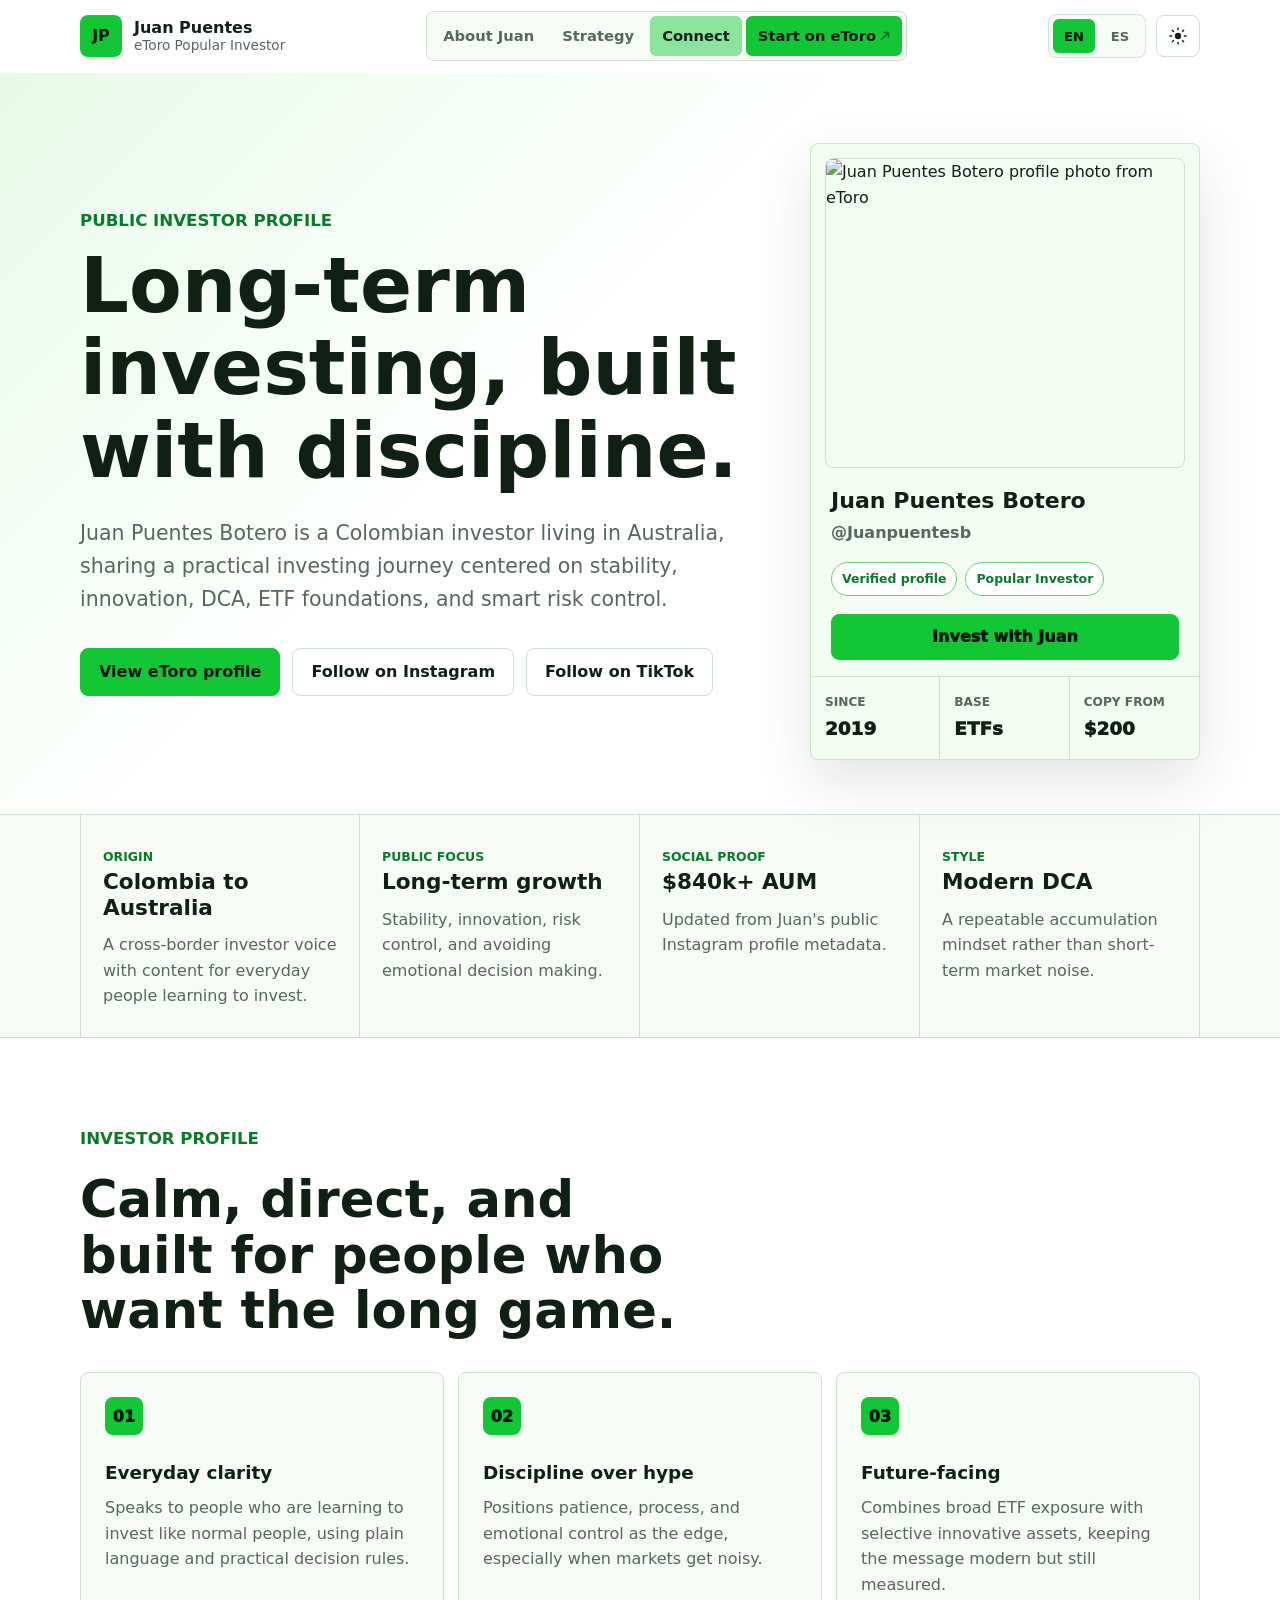
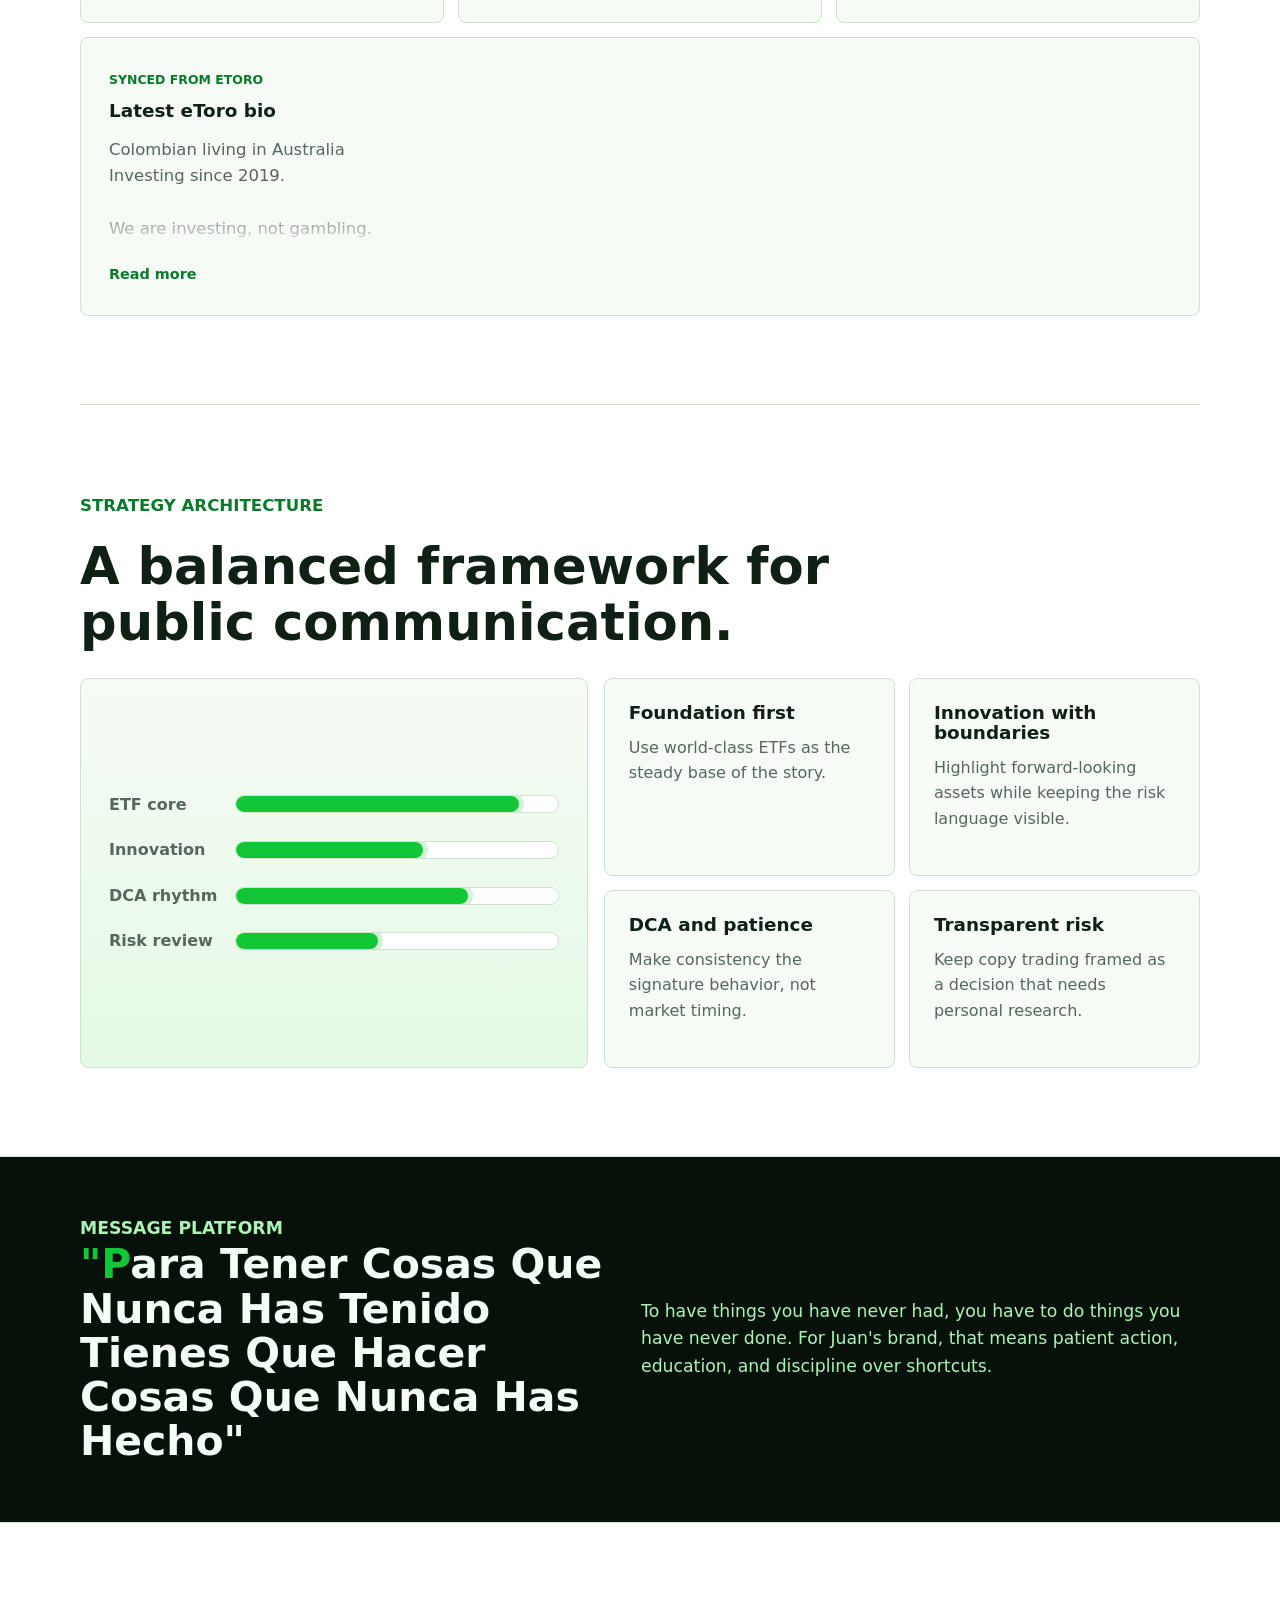
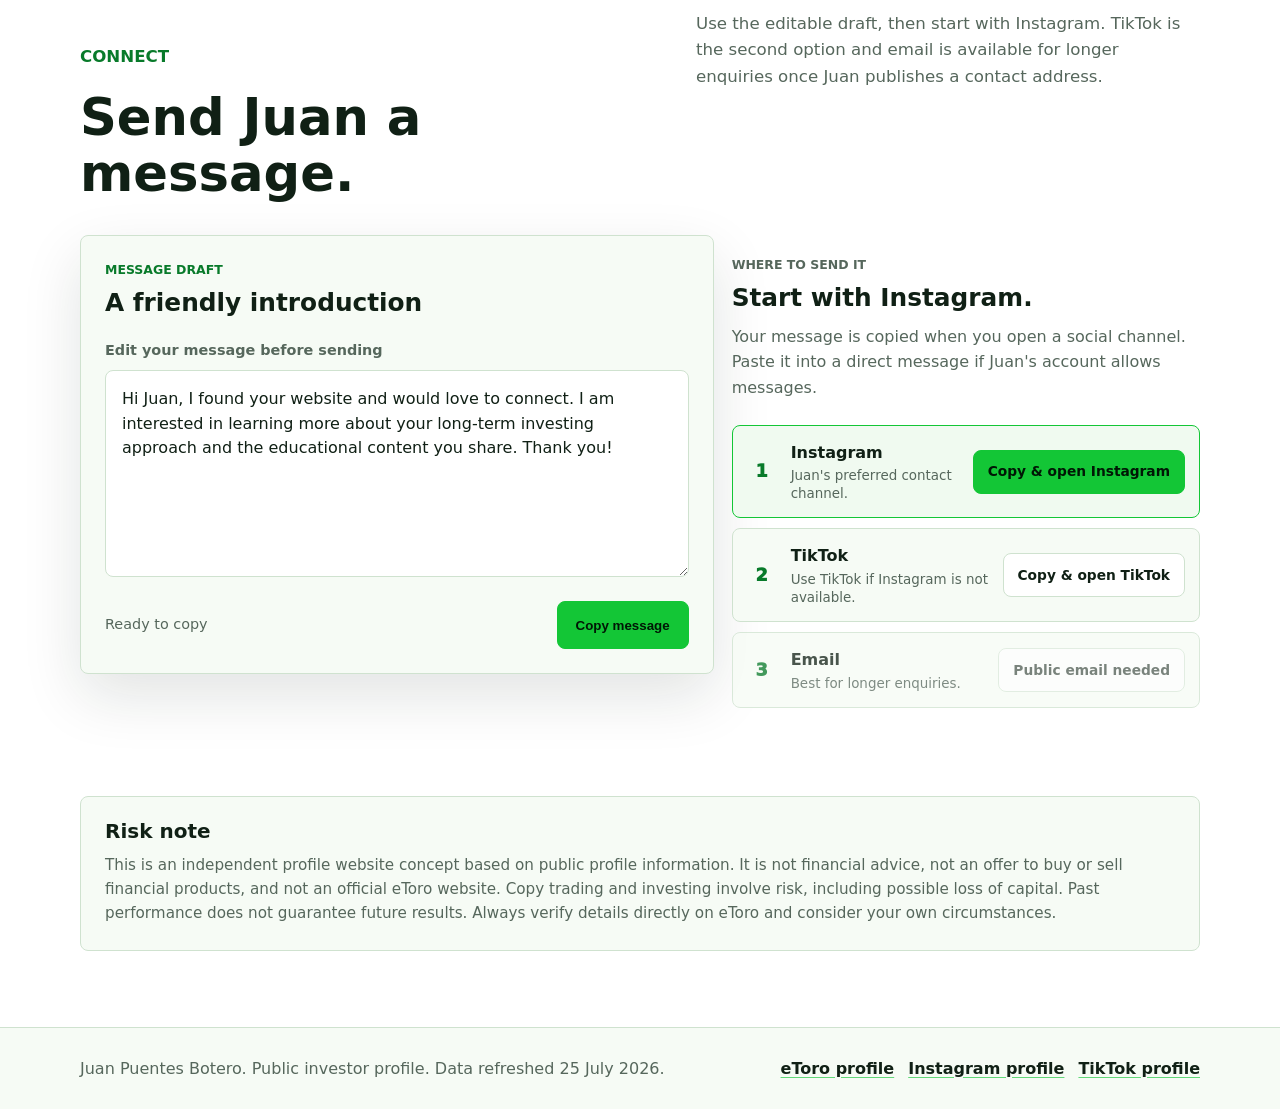
==== dev/index.html @ 733a1006 "Publish dev preview" ====
<!doctype html>
<html lang="en">
  <head>
    <meta charset="utf-8">
    <meta name="viewport" content="width=device-width, initial-scale=1">
    <meta name="color-scheme" content="light dark">
    <meta name="description" content="Juan Puentes Botero, a long-term investor based in Australia focused on ETF foundations, DCA, innovation, and smart risk control.">
    <meta name="theme-color" content="#f7fff5">
    <meta property="og:title" content="Juan Puentes | Long-Term Investor">
    <meta property="og:description" content="The official profile site for Juan Puentes Botero, a Colombian investor living in Australia with a disciplined long-term investing approach.">
    <meta property="og:type" content="website">
    <meta property="og:url" content="https://juanpuentesb.github.io/">
    <meta property="og:image" content="https://etoro-cdn.etorostatic.com/avatars/original/14513183/5.jpg">
    <meta name="twitter:card" content="summary_large_image">
    <meta name="twitter:title" content="Juan Puentes | Long-Term Investor">
    <meta name="twitter:description" content="Long-term investing, built with discipline.">
    <meta name="twitter:image" content="https://etoro-cdn.etorostatic.com/avatars/original/14513183/5.jpg">
    <title>Juan Puentes | Long-Term Investor</title>
    <link rel="canonical" href="https://juanpuentesb.github.io/">
    <link rel="icon" href="favicon.svg" type="image/svg+xml">
    <link rel="stylesheet" href="styles.css?v=20260725-contact-flow">
    <script defer src="script.js?v=20260725-contact-flow"></script>
    <script type="application/ld+json">
      {
        "@context": "https://schema.org",
        "@type": "Person",
        "name": "Juan Puentes Botero",
        "alternateName": "Juanpuentesb",
        "url": "https://juanpuentesb.github.io/",
        "sameAs": [
          "https://www.etoro.com/people/juanpuentesb",
          "https://www.instagram.com/juanpuentesb/",
          "https://www.tiktok.com/@juanpuentesb"
        ],
        "description": "Colombian investor living in Australia, investing since 2019 with a long-term, ETF-led approach."
      }
    </script>
  </head>
  <body>
    <a class="skip-link" href="#main" data-i18n="skipLink">Skip to content</a>

    <header class="site-header" data-elevated="false">
      <div class="header-inner">
        <a class="brand" href="#top" aria-label="Juan Puentes Botero home">
          <span class="brand-mark" aria-hidden="true">JP</span>
          <span>
            <span class="brand-name">Juan Puentes</span>
            <span class="brand-role" data-i18n="brandRole">eToro Popular Investor</span>
          </span>
        </a>

        <nav class="nav-links" aria-label="Primary navigation">
          <a href="#persona" data-i18n="navPersona">Persona</a>
          <a href="#strategy" data-i18n="navStrategy">Strategy</a>
          <a href="#connect" data-i18n="navConnect">Connect</a>
          <a
            class="nav-start"
            href="https://med.etoro.com/B22186_A126231_TClick_Sjuanpuentesb.aspx"
            target="_blank"
            rel="sponsored noopener noreferrer"
          ><span data-i18n="navStartEtoro">Start on eToro</span><svg class="nav-external" viewBox="0 0 10 10" width="10" height="10" fill="none" stroke="currentColor" stroke-width="1.5" stroke-linecap="round" stroke-linejoin="round" aria-hidden="true"><path d="M1.5 8.5l7-7M4 1.5h4.5v4.5"/></svg></a>
        </nav>

        <div class="header-actions">
          <div class="language-toggle" role="group" aria-label="Language">
            <button class="language-option" type="button" data-language="en" aria-pressed="true">EN</button>
            <button class="language-option" type="button" data-language="es" aria-pressed="false">ES</button>
          </div>

          <button class="theme-toggle" type="button" aria-pressed="false" aria-label="Switch to dark theme">
            <span class="theme-toggle-icon" aria-hidden="true">
              <svg class="icon-sun" viewBox="0 0 20 20" width="18" height="18" fill="none" stroke="currentColor" stroke-width="1.5" stroke-linecap="round"><circle cx="10" cy="10" r="3.5" fill="currentColor" stroke="none"/><line x1="10" y1="1" x2="10" y2="3"/><line x1="10" y1="17" x2="10" y2="19"/><line x1="1" y1="10" x2="3" y2="10"/><line x1="17" y1="10" x2="19" y2="10"/><line x1="3.64" y1="3.64" x2="5.05" y2="5.05"/><line x1="14.95" y1="14.95" x2="16.36" y2="16.36"/><line x1="3.64" y1="16.36" x2="5.05" y2="14.95"/><line x1="14.95" y1="5.05" x2="16.36" y2="3.64"/></svg>
              <svg class="icon-moon" viewBox="0 0 20 20" width="18" height="18" fill="currentColor"><path d="M17.293 13.293A8 8 0 016.707 2.707a8.001 8.001 0 1010.586 10.586z"/></svg>
            </span>
          </button>
        </div>
      </div>
    </header>

    <main id="main">
      <section class="hero" id="top" aria-labelledby="hero-title">
        <div class="hero-inner">
          <div class="hero-copy">
            <p class="eyebrow" data-i18n="heroEyebrow">Public investor profile</p>
            <h1 id="hero-title" data-i18n="heroTitle">Long-term investing, built with discipline.</h1>
            <p class="hero-lede" data-i18n="heroLede">
              Juan Puentes Botero is a Colombian investor living in Australia, sharing a practical
              investing journey centered on stability, innovation, DCA, ETF foundations, and smart
              risk control.
            </p>

            <nav class="hero-actions" aria-label="Profile links">
              <a class="button button-primary" href="https://www.etoro.com/people/juanpuentesb" target="_blank" rel="noopener noreferrer">
                <span data-i18n="viewEtoro">View eToro profile</span>
              </a>
              <a class="button button-secondary" href="https://www.instagram.com/juanpuentesb/" target="_blank" rel="noopener noreferrer">
                <span data-i18n="followInstagram">Follow on Instagram</span>
              </a>
              <a class="button button-secondary" href="https://www.tiktok.com/@juanpuentesb" target="_blank" rel="noopener noreferrer">
                <span data-i18n="followTiktok">Follow on TikTok</span>
              </a>
            </nav>
          </div>

          <aside class="profile-panel" aria-label="Juan Puentes profile summary">
            <div class="profile-portrait-wrap">
              <img
                class="profile-portrait"
                data-profile-image="avatar"
                src="https://etoro-cdn.etorostatic.com/avatars/original/14513183/5.jpg"
                alt="Juan Puentes Botero profile photo from eToro"
                width="310"
                height="310"
              >
            </div>
            <div class="profile-content">
              <p class="profile-label">Juan Puentes Botero</p>
              <p class="profile-handle">@Juanpuentesb</p>
              <ul class="verification-row" aria-label="Public profile badges">
                <li data-i18n="verifiedProfile">Verified profile</li>
                <li data-i18n="popularInvestor">Popular Investor</li>
              </ul>
              <a
                class="profile-cta"
                href="https://med.etoro.com/B22186_A126231_TClick_Sjuanpuentesb.aspx"
                target="_blank"
                rel="sponsored noopener noreferrer"
                data-i18n="profileStartInvesting"
              >Invest with Juan</a>
            </div>
            <dl class="quick-stats">
              <div>
                <dt data-i18n="statSince">Since</dt>
                <dd data-profile="investingSince">2019</dd>
              </div>
              <div>
                <dt data-i18n="statBase">Base</dt>
                <dd>ETFs</dd>
              </div>
              <div>
                <dt data-i18n="statCopyFrom">Copy from</dt>
                <dd data-profile="copyMinimum">$200</dd>
              </div>
            </dl>
          </aside>
        </div>
      </section>

      <section class="snapshot-band" aria-label="Public profile snapshot">
        <div class="snapshot-grid">
          <article>
            <span class="stat-kicker" data-i18n="snapshotOrigin">Origin</span>
            <strong data-i18n="snapshotOriginTitle">Colombia to Australia</strong>
            <p data-i18n="snapshotOriginText">A cross-border investor voice with content for everyday people learning to invest.</p>
          </article>
          <article>
            <span class="stat-kicker" data-i18n="snapshotFocus">Public focus</span>
            <strong data-i18n="snapshotFocusTitle">Long-term growth</strong>
            <p data-i18n="snapshotFocusText">Stability, innovation, risk control, and avoiding emotional decision making.</p>
          </article>
          <article>
            <span class="stat-kicker" data-i18n="snapshotProof">Social proof</span>
            <strong data-profile="aumDisplay">$685k+ AUM</strong>
            <p data-i18n="snapshotProofText" data-profile="socialProofDetail">Listed in Juan's Instagram bio at the time this site was drafted.</p>
          </article>
          <article>
            <span class="stat-kicker" data-i18n="snapshotStyle">Style</span>
            <strong data-i18n="snapshotStyleTitle">Modern DCA</strong>
            <p data-i18n="snapshotStyleText">A repeatable accumulation mindset rather than short-term market noise.</p>
          </article>
        </div>
      </section>

      <section class="section" id="persona" aria-labelledby="persona-title">
        <div class="section-header">
          <p class="eyebrow" data-i18n="personaEyebrow">Investor persona</p>
          <h2 id="persona-title" data-i18n="personaTitle">Calm, direct, and built for people who want the long game.</h2>
        </div>

        <div class="persona-layout">
          <article class="persona-card">
            <span class="card-number">01</span>
            <h3 data-i18n="personaCardOneTitle">Everyday clarity</h3>
            <p data-i18n="personaCardOneText">
              Speaks to people who are learning to invest like normal people, using plain language
              and practical decision rules.
            </p>
          </article>
          <article class="persona-card">
            <span class="card-number">02</span>
            <h3 data-i18n="personaCardTwoTitle">Discipline over hype</h3>
            <p data-i18n="personaCardTwoText">
              Positions patience, process, and emotional control as the edge, especially when markets
              get noisy.
            </p>
          </article>
          <article class="persona-card">
            <span class="card-number">03</span>
            <h3 data-i18n="personaCardThreeTitle">Future-facing</h3>
            <p data-i18n="personaCardThreeText">
              Combines broad ETF exposure with selective innovative assets, keeping the message modern
              but still measured.
            </p>
          </article>
        </div>

        <article class="full-bio-card" aria-labelledby="etoro-bio-title">
          <span class="stat-kicker" data-i18n="etoroBioSource">Synced from eToro</span>
          <h3 id="etoro-bio-title" data-i18n="etoroBioTitle">Latest eToro bio</h3>
          <div class="full-bio-body">
            <p class="full-bio-text" data-i18n="etoroBioLoading" data-profile="etoroFullBio" lang="en">
              Latest public eToro bio loads from refreshed profile data.
            </p>
            <div class="full-bio-fade" aria-hidden="true"></div>
          </div>
          <button class="full-bio-toggle" type="button" data-bio-toggle data-i18n="bioReadMore">Read more</button>
        </article>
      </section>

      <section class="section strategy-section" id="strategy" aria-labelledby="strategy-title">
        <div class="section-header compact">
          <p class="eyebrow" data-i18n="strategyEyebrow">Strategy architecture</p>
          <h2 id="strategy-title" data-i18n="strategyTitle">A balanced framework for public communication.</h2>
        </div>

        <div class="strategy-layout">
          <div class="strategy-visual" role="img" aria-label="Investment framework with ETF core, innovation satellite, DCA rhythm, and risk review">
            <div class="allocation-row">
              <span data-i18n="allocationEtf">ETF core</span>
              <span class="allocation-bar allocation-bar-long"></span>
            </div>
            <div class="allocation-row">
              <span data-i18n="allocationInnovation">Innovation</span>
              <span class="allocation-bar allocation-bar-medium"></span>
            </div>
            <div class="allocation-row">
              <span data-i18n="allocationDca">DCA rhythm</span>
              <span class="allocation-bar allocation-bar-steady"></span>
            </div>
            <div class="allocation-row">
              <span data-i18n="allocationRisk">Risk review</span>
              <span class="allocation-bar allocation-bar-short"></span>
            </div>
          </div>

          <div class="strategy-list">
            <article>
              <h3 data-i18n="strategyCardOneTitle">Foundation first</h3>
              <p data-i18n="strategyCardOneText">Use world-class ETFs as the steady base of the story.</p>
            </article>
            <article>
              <h3 data-i18n="strategyCardTwoTitle">Innovation with boundaries</h3>
              <p data-i18n="strategyCardTwoText">Highlight forward-looking assets while keeping the risk language visible.</p>
            </article>
            <article>
              <h3 data-i18n="strategyCardThreeTitle">DCA and patience</h3>
              <p data-i18n="strategyCardThreeText">Make consistency the signature behavior, not market timing.</p>
            </article>
            <article>
              <h3 data-i18n="strategyCardFourTitle">Transparent risk</h3>
              <p data-i18n="strategyCardFourText">Keep copy trading framed as a decision that needs personal research.</p>
            </article>
          </div>
        </div>
      </section>

      <section class="quote-band" aria-labelledby="message-title">
        <div>
          <p class="eyebrow" data-i18n="quoteEyebrow">Message platform</p>
          <h2 id="message-title">"Para Tener Cosas Que Nunca Has Tenido Tienes Que Hacer Cosas Que Nunca Has Hecho"</h2>
        </div>
        <p data-i18n="quoteText">
          A premium site for Juan should sound measured: long-term, educational, transparent, and
          community-minded. The content should invite people to connect, learn, and verify the data
          directly on the platforms where he publishes.
        </p>
      </section>

      <section class="section" id="connect" aria-labelledby="connect-title">
        <div class="section-header">
          <p class="eyebrow" data-i18n="connectEyebrow">Connect</p>
          <h2 id="connect-title" data-i18n="connectTitle">Send Juan a message.</h2>
          <p data-i18n="connectIntro">
            Use the editable draft, then start with Instagram. TikTok is the second option and email
            is available for longer enquiries once Juan publishes a contact address.
          </p>
        </div>

        <div class="contact-layout">
          <div class="message-composer">
            <p class="eyebrow" data-i18n="messageDraftEyebrow">Message draft</p>
            <h3 data-i18n="messageDraftTitle">A friendly introduction</h3>
            <label for="contact-message" data-i18n="messageDraftLabel">Edit your message before sending</label>
            <textarea id="contact-message" class="contact-message" rows="7" data-contact-message></textarea>
            <div class="composer-footer">
              <span class="copy-status" role="status" aria-live="polite" data-copy-status data-i18n="copyReady">
                Ready to copy
              </span>
              <button class="button button-primary contact-copy" type="button" data-copy-message data-i18n="copyMessage">
                Copy message
              </button>
            </div>
          </div>

          <div class="contact-channels">
            <p class="eyebrow" data-i18n="contactChannelsEyebrow">Where to send it</p>
            <h3 data-i18n="contactChannelsTitle">Start with Instagram.</h3>
            <p data-i18n="contactChannelsText">
              Your message is copied when you open a social channel. Paste it into a direct message
              if Juan's account allows messages.
            </p>
            <ol class="channel-list">
              <li class="channel-item channel-primary">
                <span class="channel-rank" aria-hidden="true">1</span>
                <span class="channel-copy">
                  <strong>Instagram</strong>
                  <span data-i18n="contactInstagramText">Juan's preferred contact channel.</span>
                </span>
                <a
                  class="button button-primary channel-link"
                  href="https://www.instagram.com/juanpuentesb/"
                  target="_blank"
                  rel="noopener noreferrer"
                  data-copy-before-open
                  data-i18n="openInstagram"
                >Copy &amp; open Instagram</a>
              </li>
              <li class="channel-item">
                <span class="channel-rank" aria-hidden="true">2</span>
                <span class="channel-copy">
                  <strong>TikTok</strong>
                  <span data-i18n="contactTiktokText">Use TikTok if Instagram is not available.</span>
                </span>
                <a
                  class="button button-secondary channel-link"
                  href="https://www.tiktok.com/@juanpuentesb"
                  target="_blank"
                  rel="noopener noreferrer"
                  data-copy-before-open
                  data-i18n="openTiktok"
                >Copy &amp; open TikTok</a>
              </li>
              <li class="channel-item is-disabled">
                <span class="channel-rank" aria-hidden="true">3</span>
                <span class="channel-copy">
                  <strong data-i18n="contactEmailTitle">Email</strong>
                  <span data-i18n="contactEmailText">Best for longer enquiries.</span>
                </span>
                <a
                  class="button button-secondary channel-link"
                  data-email-link
                  data-contact-email=""
                  aria-disabled="true"
                  data-i18n="emailPending"
                >Public email needed</a>
              </li>
            </ol>
          </div>
        </div>
      </section>

      <section class="disclaimer" aria-labelledby="risk-title">
        <h2 id="risk-title" data-i18n="riskTitle">Risk note</h2>
        <p data-i18n="riskText">
          This is an independent profile website concept based on public profile information. It is
          not financial advice, not an offer to buy or sell financial products, and not an official
          eToro website. Copy trading and investing involve risk, including possible loss of capital.
          Past performance does not guarantee future results. Always verify details directly on eToro
          and consider your own circumstances.
        </p>
      </section>
    </main>

    <footer class="site-footer">
      <p>
        <span data-i18n="footerText">Juan Puentes Botero. Public investor profile.</span>
        <span data-i18n="footerDataText">Data refreshed</span>
        <span data-profile="lastUpdated">May 2026</span>.
      </p>
      <ul aria-label="Source links">
        <li><a href="https://www.etoro.com/people/juanpuentesb" target="_blank" rel="noopener noreferrer" data-i18n="footerEtoro">eToro profile</a></li>
        <li><a href="https://www.instagram.com/juanpuentesb/" target="_blank" rel="noopener noreferrer" data-i18n="footerInstagram">Instagram profile</a></li>
        <li><a href="https://www.tiktok.com/@juanpuentesb" target="_blank" rel="noopener noreferrer" data-i18n="footerTiktok">TikTok profile</a></li>
      </ul>
    </footer>
  </body>
</html>
---- dev/styles.css ----
:root {
  color-scheme: light;
  --green: #13c636;
  --green-deep: #087a2a;
  --green-soft: #ddf8df;
  --green-glow: rgba(19, 198, 54, 0.2);
  --ink: #102015;
  --muted: #56675c;
  --surface: #ffffff;
  --surface-raised: #f6fbf5;
  --surface-strong: #eaf7e8;
  --line: #cfe2cf;
  --shadow: 0 22px 60px rgba(16, 32, 21, 0.12);
  --radius: 8px;
  --container: min(1120px, calc(100% - 32px));
  font-family: Inter, ui-sans-serif, system-ui, -apple-system, BlinkMacSystemFont, "Segoe UI", sans-serif;
}

:root[data-theme="dark"] {
  color-scheme: dark;
  --green: #52df68;
  --green-deep: #8cf0a0;
  --green-soft: #123c1b;
  --green-glow: rgba(82, 223, 104, 0.18);
  --ink: #edf8ef;
  --muted: #b9c8bb;
  --surface: #08120b;
  --surface-raised: #101c13;
  --surface-strong: #152619;
  --line: #28432e;
  --shadow: 0 24px 70px rgba(0, 0, 0, 0.38);
}

* {
  box-sizing: border-box;
}

html {
  scroll-behavior: smooth;
}

@media (prefers-reduced-motion: reduce) {
  html {
    scroll-behavior: auto;
  }

  *,
  *::before,
  *::after {
    animation-duration: 0.01ms !important;
    animation-iteration-count: 1 !important;
    scroll-behavior: auto !important;
    transition-duration: 0.01ms !important;
  }
}

body {
  margin: 0;
  background: var(--surface);
  color: var(--ink);
  font-size: 16px;
  line-height: 1.6;
}

body::before {
  position: fixed;
  inset: 0;
  z-index: -1;
  pointer-events: none;
  content: "";
  background:
    linear-gradient(90deg, rgba(19, 198, 54, 0.07) 1px, transparent 1px),
    linear-gradient(180deg, rgba(19, 198, 54, 0.05) 1px, transparent 1px);
  background-size: 48px 48px;
  mask-image: linear-gradient(to bottom, black, transparent 70%);
}

a {
  color: inherit;
  text-decoration-color: color-mix(in srgb, var(--green) 65%, transparent);
  text-underline-offset: 0.2em;
}

a:hover {
  color: var(--green-deep);
}

img {
  display: block;
  max-width: 100%;
}

:focus-visible {
  outline: 3px solid var(--green);
  outline-offset: 4px;
}

.skip-link {
  position: absolute;
  top: 12px;
  left: 12px;
  z-index: 10;
  transform: translateY(-150%);
  border-radius: var(--radius);
  background: var(--ink);
  color: var(--surface);
  padding: 10px 14px;
  font-weight: 800;
}

.skip-link:focus {
  transform: translateY(0);
}

.site-header {
  position: sticky;
  top: 0;
  z-index: 5;
  border-bottom: 1px solid transparent;
  background: color-mix(in srgb, var(--surface) 90%, transparent);
  backdrop-filter: blur(14px);
}

.site-header[data-elevated="true"] {
  border-color: var(--line);
  box-shadow: 0 10px 28px rgba(16, 32, 21, 0.08);
}

.header-inner {
  width: var(--container);
  min-height: 72px;
  margin: 0 auto;
  display: flex;
  align-items: center;
  justify-content: space-between;
  gap: 18px;
}

.brand {
  display: inline-flex;
  align-items: center;
  gap: 12px;
  min-width: 0;
  text-decoration: none;
}

.brand-mark {
  display: grid;
  width: 42px;
  height: 42px;
  place-items: center;
  border-radius: var(--radius);
  background: var(--green);
  color: #001705;
  font-weight: 900;
}

.brand-name,
.brand-role {
  display: block;
}

.brand-name {
  font-weight: 900;
  line-height: 1.2;
}

.brand-role {
  color: var(--muted);
  font-size: 0.85rem;
  line-height: 1.25;
}

.nav-links {
  display: flex;
  align-items: center;
  gap: 4px;
  border: 1px solid var(--line);
  border-radius: var(--radius);
  background: var(--surface-raised);
  padding: 4px;
}

.nav-links a {
  border-radius: 6px;
  padding: 8px 12px;
  color: var(--muted);
  font-size: 0.92rem;
  font-weight: 750;
  text-decoration: none;
}

.nav-links a:hover {
  background: var(--green-soft);
  color: var(--ink);
}

.nav-links a[aria-current="page"] {
  background: color-mix(in srgb, var(--green) 40%, var(--green-soft));
  color: var(--ink);
}

.nav-links .nav-start {
  display: inline-flex;
  align-items: center;
  gap: 4px;
  font-weight: 900;
  background: var(--green);
  color: #001705;
}

.nav-links .nav-start:hover {
  background: color-mix(in srgb, var(--green) 84%, white);
  color: #001705;
}

.nav-external {
  opacity: 0.5;
  flex-shrink: 0;
}

.header-actions {
  display: inline-flex;
  align-items: center;
  gap: 10px;
}

.language-toggle {
  display: inline-flex;
  gap: 4px;
  border: 1px solid var(--line);
  border-radius: var(--radius);
  background: var(--surface-raised);
  padding: 4px;
}

.language-option {
  min-width: 42px;
  min-height: 34px;
  border: 0;
  border-radius: 6px;
  background: transparent;
  color: var(--muted);
  cursor: pointer;
  font: inherit;
  font-size: 0.82rem;
  font-weight: 900;
}

.language-option[aria-pressed="true"] {
  background: var(--green);
  color: #001705;
}

.language-option:hover {
  color: var(--ink);
}

.theme-toggle {
  display: inline-flex;
  align-items: center;
  gap: 8px;
  min-height: 42px;
  border: 1px solid var(--line);
  border-radius: var(--radius);
  background: var(--surface);
  color: var(--ink);
  padding: 0 12px;
  cursor: pointer;
  font: inherit;
  font-weight: 800;
}

.theme-toggle:hover {
  border-color: var(--green);
  background: var(--green-soft);
}

.theme-toggle-icon {
  display: flex;
  align-items: center;
  justify-content: center;
  width: 18px;
  height: 18px;
}

.theme-toggle-icon .icon-moon {
  display: none;
}

:root[data-theme="dark"] .theme-toggle-icon .icon-sun {
  display: none;
}

:root[data-theme="dark"] .theme-toggle-icon .icon-moon {
  display: block;
}

.hero {
  border-bottom: 1px solid var(--line);
  background:
    linear-gradient(135deg, color-mix(in srgb, var(--green-soft) 70%, transparent), transparent 44%),
    var(--surface);
}

.hero-inner {
  width: var(--container);
  margin: 0 auto;
  display: grid;
  grid-template-columns: minmax(0, 1fr) minmax(280px, 390px);
  gap: 44px;
  align-items: center;
  padding: 70px 0 54px;
}

.eyebrow,
.stat-kicker {
  margin: 0 0 10px;
  color: var(--green-deep);
  font-size: 0.78rem;
  font-weight: 900;
  letter-spacing: 0;
  text-transform: uppercase;
}

h1,
h2,
h3,
p {
  overflow-wrap: anywhere;
}

h1,
h2,
h3 {
  margin: 0;
  line-height: 1.08;
}

h1 {
  max-width: 780px;
  font-size: clamp(2.9rem, 6vw, 5.6rem);
  letter-spacing: 0;
}

h2 {
  max-width: 760px;
  font-size: clamp(2rem, 4vw, 4.1rem);
  letter-spacing: 0;
}

h3 {
  font-size: 1.15rem;
  letter-spacing: 0;
}

.hero-lede {
  max-width: 680px;
  margin: 24px 0 0;
  color: var(--muted);
  font-size: clamp(1.05rem, 2vw, 1.28rem);
}

.hero-actions {
  display: flex;
  flex-wrap: wrap;
  gap: 12px;
  margin-top: 32px;
}

.button {
  display: inline-flex;
  min-height: 48px;
  align-items: center;
  justify-content: center;
  border: 1px solid var(--line);
  border-radius: var(--radius);
  padding: 0 18px;
  font-weight: 900;
  text-decoration: none;
}

.button-primary {
  border-color: var(--green);
  background: var(--green);
  color: #001705;
}

.button-primary:hover {
  background: color-mix(in srgb, var(--green) 84%, white);
  color: #001705;
}

.button-secondary {
  background: var(--surface);
}

.button-secondary:hover {
  border-color: var(--green);
  background: var(--green-soft);
  color: var(--ink);
}

.button[aria-disabled="true"] {
  cursor: not-allowed;
  opacity: 0.72;
}

.profile-panel {
  overflow: hidden;
  border: 1px solid var(--line);
  border-radius: var(--radius);
  background: color-mix(in srgb, var(--surface-raised) 88%, var(--green-soft));
  box-shadow: var(--shadow);
}

.profile-portrait-wrap {
  padding: 14px 14px 0;
}

.profile-portrait {
  width: 100%;
  aspect-ratio: 1;
  border-radius: var(--radius);
  object-fit: cover;
  border: 1px solid var(--line);
}

.profile-content {
  padding: 20px 20px 16px;
}

.profile-label {
  margin: 0;
  font-size: 1.38rem;
  font-weight: 900;
  line-height: 1.18;
}

.profile-handle {
  margin: 6px 0 0;
  color: var(--muted);
  font-weight: 800;
}

.verification-row {
  display: flex;
  flex-wrap: wrap;
  gap: 8px;
  margin-top: 16px;
  margin-bottom: 0;
  padding: 0;
  list-style: none;
}

.verification-row li {
  border: 1px solid color-mix(in srgb, var(--green) 55%, var(--line));
  border-radius: 999px;
  background: var(--surface);
  padding: 6px 10px;
  color: var(--green-deep);
  font-size: 0.78rem;
  font-weight: 900;
}

.profile-cta {
  display: inline-flex;
  width: 100%;
  min-height: 46px;
  align-items: center;
  justify-content: center;
  margin-top: 18px;
  border: 1px solid var(--green);
  border-radius: var(--radius);
  background: var(--green);
  color: #001705;
  font-weight: 950;
  text-align: center;
  text-decoration: none;
}

.profile-cta:hover {
  background: color-mix(in srgb, var(--green) 84%, white);
  color: #001705;
}

.quick-stats {
  display: grid;
  grid-template-columns: repeat(3, 1fr);
  margin: 0;
  border-top: 1px solid var(--line);
}

.quick-stats div {
  padding: 16px 14px;
  border-right: 1px solid var(--line);
}

.quick-stats div:last-child {
  border-right: 0;
}

.quick-stats dt {
  color: var(--muted);
  font-size: 0.76rem;
  font-weight: 900;
  text-transform: uppercase;
}

.quick-stats dd {
  margin: 2px 0 0;
  font-size: 1.15rem;
  font-weight: 950;
}

.breadcrumb {
  border-bottom: 1px solid var(--line);
}

.breadcrumb-inner {
  width: var(--container);
  margin: 0 auto;
  display: flex;
  align-items: center;
  gap: 8px;
  padding: 12px 0;
  font-size: 0.85rem;
  color: var(--muted);
}

.breadcrumb-inner a {
  color: var(--green-deep);
  text-decoration: none;
  font-weight: 600;
}

.breadcrumb-inner a:hover {
  color: var(--green);
}

.breadcrumb-inner [aria-current="page"] {
  color: var(--green-deep);
  font-weight: 600;
}

.booking-hero {
  border-bottom: 1px solid var(--line);
  background:
    linear-gradient(135deg, color-mix(in srgb, var(--green-soft) 62%, transparent), transparent 46%),
    var(--surface);
}

.booking-hero-inner {
  width: var(--container);
  margin: 0 auto;
  display: grid;
  grid-template-columns: minmax(0, 1fr) minmax(260px, 360px);
  gap: 44px;
  align-items: stretch;
  padding: 76px 0 64px;
}

.booking-copy {
  align-self: center;
}

.booking-summary {
  border: 1px solid var(--line);
  border-radius: var(--radius);
  background: var(--surface-raised);
  box-shadow: var(--shadow);
  padding: 24px;
}

.booking-facts {
  display: grid;
  gap: 14px;
  margin: 22px 0 0;
}

.booking-facts div {
  border-top: 1px solid var(--line);
  padding-top: 14px;
}

.booking-facts dt {
  color: var(--muted);
  font-size: 0.78rem;
  font-weight: 900;
  text-transform: uppercase;
}

.booking-facts dd {
  margin: 4px 0 0;
  font-size: 1.12rem;
  font-weight: 900;
}

.booking-section {
  width: var(--container);
  margin: 0 auto;
  padding: 72px 0 88px;
}

.calendar-layout {
  display: grid;
  grid-template-columns: minmax(0, 1fr) minmax(280px, 340px);
  gap: 16px;
  align-items: start;
}

.calendar-shell {
  border: 1px solid var(--line);
  border-radius: var(--radius);
  background: var(--surface-raised);
  color: var(--ink);
  overflow: hidden;
  box-shadow: var(--shadow);
}

.calendar-toolbar {
  display: flex;
  min-height: 64px;
  align-items: center;
  justify-content: space-between;
  gap: 12px;
  border-bottom: 1px solid var(--line);
  padding: 10px 14px;
}

.calendar-toolbar-group {
  display: inline-flex;
  align-items: center;
  gap: 8px;
  min-width: 0;
}

.calendar-icon-button,
.calendar-current-week,
.calendar-pill {
  min-height: 36px;
  border: 1px solid var(--line);
  border-radius: 6px;
  background: var(--surface);
  color: var(--ink);
  font: inherit;
  font-weight: 850;
}

.calendar-icon-button,
.calendar-current-week {
  cursor: pointer;
}

.calendar-icon-button {
  width: 38px;
  padding: 0;
  font-size: 1.45rem;
  line-height: 1;
}

.calendar-current-week,
.calendar-pill {
  padding: 0 10px;
}

.calendar-pill {
  display: inline-flex;
  align-items: center;
  color: var(--muted);
}

.calendar-range-wrap {
  flex: 1;
  display: grid;
  justify-items: center;
  min-width: fit-content;
}

.calendar-range {
  min-width: fit-content;
  font-size: 1rem;
  text-align: center;
}

.calendar-relative {
  color: var(--green-deep);
  font-size: 0.76rem;
  font-weight: 950;
  text-transform: uppercase;
}

.calendar-meta {
  display: flex;
  align-items: center;
  justify-content: space-between;
  gap: 12px;
  border-bottom: 1px solid var(--line);
  padding: 10px 14px;
  color: var(--muted);
  font-size: 0.88rem;
  font-weight: 800;
}

.calendar-meta strong {
  color: var(--green-deep);
}

.calendar-viewport {
  overflow-x: hidden;
}

.calendar-grid {
  display: grid;
  grid-template-columns: 62px repeat(5, minmax(0, 1fr));
  width: 100%;
}

.calendar-corner,
.calendar-day-head,
.calendar-time,
.calendar-cell {
  border-right: 1px solid var(--line);
  border-bottom: 1px solid var(--line);
}

.calendar-day-head {
  min-height: 68px;
  padding: 11px 12px 9px;
}

.calendar-day-head strong,
.calendar-day-head span {
  display: block;
}

.calendar-day-head strong {
  color: var(--green-deep);
  font-size: clamp(1.15rem, 2.2vw, 1.55rem);
  line-height: 1;
}

.calendar-day-head span {
  margin-top: 4px;
  color: var(--muted);
  font-weight: 800;
}

.calendar-time {
  min-height: 78px;
  padding: 10px 8px 0 0;
  color: var(--muted);
  font-size: clamp(0.68rem, 1.2vw, 0.86rem);
  font-weight: 800;
  text-align: right;
}

.calendar-cell {
  position: relative;
  min-height: 78px;
  background:
    linear-gradient(
      to bottom,
      transparent calc(50% - 1px),
      color-mix(in srgb, var(--line) 64%, transparent) calc(50% - 1px),
      color-mix(in srgb, var(--line) 64%, transparent) 50%,
      transparent 50%
    ),
    var(--surface);
}

.calendar-slot {
  position: absolute;
  top: calc(var(--slot-top) + 4px);
  right: 6px;
  left: 6px;
  min-height: 34px;
  height: calc(var(--slot-height) - 8px);
  border: 1px solid var(--green-deep);
  border-radius: 6px;
  background: var(--green);
  color: #001705;
  cursor: pointer;
  display: grid;
  align-content: center;
  gap: 1px;
  padding: 4px 8px;
  text-align: left;
}

.calendar-slot:hover,
.calendar-slot.is-selected {
  background: color-mix(in srgb, var(--green) 84%, white);
  box-shadow: 0 0 0 3px var(--green-glow);
}

.calendar-slot span,
.calendar-slot strong {
  line-height: 1.1;
}

.calendar-slot span {
  font-size: clamp(0.74rem, 1.4vw, 0.9rem);
  font-weight: 950;
}

.calendar-slot strong {
  font-size: clamp(0.64rem, 1.1vw, 0.74rem);
}

.slot-panel {
  border: 1px solid var(--line);
  border-radius: var(--radius);
  background: var(--surface-raised);
  box-shadow: var(--shadow);
  padding: 22px;
}

.slot-panel h3 {
  font-size: 1.6rem;
}

.slot-panel p[data-selected-slot] {
  color: var(--muted);
  font-weight: 750;
}

.slot-actions {
  display: grid;
  gap: 10px;
  margin-top: 20px;
}

.slot-actions .button {
  width: 100%;
}

.slot-note {
  margin: 18px 0 0;
  color: var(--muted);
  font-size: 0.92rem;
}

.booking-placeholder {
  margin-top: 16px;
  border: 1px dashed var(--line);
  border-radius: var(--radius);
  background: var(--surface-raised);
  padding: 18px;
}

.booking-placeholder strong {
  display: block;
  font-size: 1rem;
}

.booking-placeholder p {
  margin: 6px 0 0;
  color: var(--muted);
  font-size: 0.95rem;
}

.booking-frame {
  width: 100%;
  min-height: 680px;
  margin-top: 16px;
  border: 1px solid var(--line);
  border-radius: var(--radius);
  background: var(--surface);
}

.snapshot-band {
  border-bottom: 1px solid var(--line);
  background: var(--surface-raised);
}

.snapshot-grid {
  width: var(--container);
  margin: 0 auto;
  display: grid;
  grid-template-columns: repeat(4, 1fr);
}

.snapshot-grid article {
  min-height: 190px;
  padding: 28px 22px;
  border-right: 1px solid var(--line);
}

.snapshot-grid article:first-child {
  border-left: 1px solid var(--line);
}

.snapshot-grid strong {
  display: block;
  font-size: 1.35rem;
  line-height: 1.18;
}

.snapshot-grid p,
.section-header p,
.persona-card p,
.strategy-list p,
.quote-band p,
.disclaimer p,
.site-footer p {
  color: var(--muted);
}

.snapshot-grid p {
  margin: 12px 0 0;
}

.section {
  width: var(--container);
  margin: 0 auto;
  padding: 88px 0;
  scroll-margin-top: 80px;
}

.section-header {
  display: grid;
  grid-template-columns: minmax(0, 1.1fr) minmax(260px, 0.9fr);
  /* gap: 32px; */
  align-items: end;
  margin-bottom: 34px;
}

.section-header .eyebrow,
.section-header h2 {
  grid-column: 1;
}

.section-header .eyebrow {
  color: var(--green-deep);
  margin-bottom: 20px;
}

.hero .eyebrow {
  font-size: 1.04rem;
}

.section-header p {
  grid-column: 2;
  grid-row: 1 / span 2;
  margin: 0;
  font-size: 1.04rem;
}

.section-header.compact {
  display: block;
  margin-bottom: 28px;
}

.persona-layout {
  display: grid;
  grid-template-columns: repeat(3, 1fr);
  gap: 14px;
}

.persona-card,
.strategy-list article {
  border: 1px solid var(--line);
  border-radius: var(--radius);
  background: var(--surface-raised);
}

.persona-card {
  min-height: 250px;
  padding: 24px;
}

.card-number {
  display: inline-grid;
  width: 38px;
  height: 38px;
  place-items: center;
  margin-bottom: 28px;
  border-radius: var(--radius);
  background: var(--green);
  color: #001705;
  font-weight: 950;
}

.persona-card p,
.strategy-list p {
  margin: 12px 0 0;
}

.full-bio-card {
  margin-top: 14px;
  border: 1px solid var(--line);
  border-radius: var(--radius);
  background: var(--surface-raised);
  padding: 28px;
}

.full-bio-card h3 {
  margin-top: 10px;
}

.full-bio-body {
  position: relative;
  max-height: 130px;
  overflow: hidden;
  transition: max-height 0.35s ease;
}

.full-bio-card.is-expanded .full-bio-body {
  max-height: 1000px;
}

.full-bio-fade {
  position: absolute;
  bottom: 0;
  left: 0;
  right: 0;
  height: 48px;
  background: linear-gradient(to bottom, transparent, var(--surface-raised));
  pointer-events: none;
  transition: opacity 0.2s ease;
}

.full-bio-card.is-expanded .full-bio-fade {
  opacity: 0;
}

.full-bio-text {
  max-width: 900px;
  margin: 16px 0 0;
  color: var(--muted);
  font-size: 1.03rem;
  white-space: pre-line;
}

.full-bio-toggle {
  margin-top: 12px;
  border: none;
  background: none;
  color: var(--green-deep);
  font: inherit;
  font-size: 0.9rem;
  font-weight: 800;
  cursor: pointer;
  padding: 0;
}

.full-bio-toggle:hover {
  color: var(--green);
}

.strategy-section {
  border-top: 1px solid var(--line);
}

.strategy-layout {
  display: grid;
  grid-template-columns: minmax(280px, 0.92fr) minmax(0, 1.08fr);
  gap: 16px;
  align-items: stretch;
}

.strategy-visual {
  display: grid;
  align-content: center;
  gap: 20px;
  min-height: 390px;
  border: 1px solid var(--line);
  border-radius: var(--radius);
  background:
    linear-gradient(180deg, transparent, color-mix(in srgb, var(--green-soft) 72%, transparent)),
    var(--surface-raised);
  padding: 28px;
}

.allocation-row {
  display: grid;
  grid-template-columns: 112px minmax(120px, 1fr);
  gap: 14px;
  align-items: center;
  color: var(--muted);
  font-weight: 900;
}

.allocation-bar {
  position: relative;
  height: 18px;
  overflow: hidden;
  border: 1px solid var(--line);
  border-radius: 999px;
  background: var(--surface);
}

.allocation-bar::after {
  position: absolute;
  inset: 0 auto 0 0;
  width: var(--bar-width);
  border-radius: inherit;
  background: var(--green);
  box-shadow: 0 0 0 5px var(--green-glow);
  content: "";
}

.allocation-bar-long {
  --bar-width: 88%;
}

.allocation-bar-medium {
  --bar-width: 58%;
}

.allocation-bar-steady {
  --bar-width: 72%;
}

.allocation-bar-short {
  --bar-width: 44%;
}

.strategy-list {
  display: grid;
  grid-template-columns: repeat(2, 1fr);
  gap: 14px;
}

.strategy-list article {
  padding: 24px;
}

.quote-band {
  display: grid;
  grid-template-columns: minmax(0, 0.95fr) minmax(280px, 1fr);
  gap: 30px;
  align-items: center;
  border-block: 1px solid var(--line);
  background: #061109;
  color: #f3fff4;
  padding: 58px max(16px, calc((100vw - 1120px) / 2));
}

.quote-band .eyebrow,
.quote-band p {
  color: #abf4b5;
}

.quote-band h2 {
  max-width: 620px;
  font-size: clamp(1.9rem, 3.2vw, 3.6rem);
}

.quote-band h2::first-letter {
  color: var(--green);
}

.quote-band p {
  margin: 0;
  font-size: 1.08rem;
}

.contact-layout {
  display: grid;
  grid-template-columns: minmax(0, 1.15fr) minmax(320px, 0.85fr);
  gap: 18px;
  align-items: start;
}

.message-composer {
  border: 1px solid var(--line);
  border-radius: var(--radius);
  background: var(--surface-raised);
  box-shadow: var(--shadow);
  padding: 24px;
}

.message-composer .eyebrow,
.contact-channels .eyebrow {
  margin-bottom: 10px;
}

.message-composer h3,
.contact-channels h3 {
  font-size: 1.55rem;
}

.message-composer label {
  display: block;
  margin: 22px 0 8px;
  color: var(--muted);
  font-size: 0.9rem;
  font-weight: 800;
}

.contact-message {
  width: 100%;
  min-height: 190px;
  resize: vertical;
  border: 1px solid var(--line);
  border-radius: var(--radius);
  background: var(--surface);
  color: var(--ink);
  padding: 16px;
  font: inherit;
  line-height: 1.55;
}

.contact-message:focus {
  border-color: var(--green);
  box-shadow: 0 0 0 3px var(--green-glow);
  outline: 0;
}

.composer-footer {
  display: flex;
  align-items: center;
  justify-content: space-between;
  gap: 16px;
  margin-top: 16px;
}

.contact-copy {
  cursor: pointer;
  flex-shrink: 0;
}

.copy-status,
.contact-channels > p,
.channel-copy span {
  color: var(--muted);
}

.copy-status {
  font-size: 0.9rem;
}

.contact-channels {
  padding: 8px 0 0;
}

.contact-channels > p {
  margin: 12px 0 0;
}

.channel-list {
  display: grid;
  gap: 10px;
  margin: 24px 0 0;
  padding: 0;
  list-style: none;
}

.channel-item {
  display: grid;
  grid-template-columns: 30px minmax(0, 1fr) auto;
  gap: 14px;
  align-items: center;
  border: 1px solid var(--line);
  border-radius: var(--radius);
  background: var(--surface-raised);
  padding: 14px;
}

.channel-primary {
  border-color: var(--green);
  background: color-mix(in srgb, var(--surface-raised) 76%, var(--green-soft));
}

.channel-rank {
  color: var(--green-deep);
  font-size: 1.1rem;
  font-weight: 950;
  text-align: center;
}

.channel-copy strong,
.channel-copy span {
  display: block;
}

.channel-copy strong {
  font-size: 1rem;
}

.channel-copy span {
  margin-top: 2px;
  font-size: 0.84rem;
  line-height: 1.35;
}

.channel-link {
  min-width: 176px;
  min-height: 44px;
  padding-inline: 14px;
  font-size: 0.86rem;
  text-align: center;
}

.channel-item.is-disabled {
  opacity: 0.76;
}

.disclaimer {
  width: var(--container);
  margin: 0 auto 76px;
  border: 1px solid var(--line);
  border-radius: var(--radius);
  background: var(--surface-raised);
  padding: 24px;
}

.disclaimer h2 {
  font-size: 1.25rem;
}

.disclaimer p {
  margin: 10px 0 0;
  font-size: 0.95rem;
}

.site-footer {
  border-top: 1px solid var(--line);
  background: var(--surface-raised);
  padding: 28px max(16px, calc((100vw - 1120px) / 2));
  display: flex;
  align-items: center;
  justify-content: space-between;
  gap: 18px;
}

.site-footer p {
  margin: 0;
}

.site-footer ul {
  display: flex;
  flex-wrap: wrap;
  gap: 14px;
  margin: 0;
  padding: 0;
  list-style: none;
  font-weight: 800;
}

@supports not (color: color-mix(in srgb, white, black)) {
  a {
    text-decoration-color: var(--green);
  }

  .site-header {
    background: var(--surface);
  }

  .button-primary:hover {
    background: var(--green);
  }
}

@media (max-width: 900px) {
  .header-inner {
    flex-wrap: wrap;
    padding: 12px 0;
  }

  .nav-links {
    order: 3;
    width: 100%;
    justify-content: space-between;
  }

  .header-actions {
    margin-left: auto;
  }

  .nav-links a {
    flex: 1;
    text-align: center;
  }

  .hero-inner,
  .booking-hero-inner,
  .calendar-layout,
  .section-header,
  .strategy-layout,
  .quote-band {
    grid-template-columns: 1fr;
  }

  .hero-inner {
    padding-top: 40px;
  }

  .booking-hero-inner {
    padding-top: 44px;
  }

  .calendar-toolbar {
    align-items: flex-start;
    flex-direction: column;
  }

  .calendar-range-wrap {
    justify-items: start;
  }

  .section-header p {
    grid-column: auto;
    grid-row: auto;
  }

  .snapshot-grid,
  .persona-layout {
    grid-template-columns: repeat(2, 1fr);
  }

  .contact-layout {
    grid-template-columns: 1fr;
  }

  .snapshot-grid article:nth-child(odd) {
    border-left: 1px solid var(--line);
  }
}

@media (max-width: 640px) {
  :root {
    --container: min(100% - 24px, 1120px);
  }

  .brand {
    flex: 1;
  }

  .brand-role {
    display: none;
  }

  .theme-toggle-text {
    position: absolute;
    width: 1px;
    height: 1px;
    overflow: hidden;
    clip: rect(0 0 0 0);
    white-space: nowrap;
  }

  .theme-toggle {
    width: 42px;
    justify-content: center;
    padding: 0;
  }

  .language-option {
    min-width: 38px;
  }

  .nav-links {
    display: grid;
    grid-template-columns: repeat(2, minmax(0, 1fr));
  }

  .nav-links a {
    display: flex;
    min-width: 0;
    min-height: 44px;
    align-items: center;
    justify-content: center;
    padding: 9px 8px;
  }

  h1 {
    font-size: clamp(2.5rem, 12vw, 3.8rem);
  }

  h2 {
    font-size: clamp(1.9rem, 9vw, 3rem);
  }

  .hero-actions,
  .button {
    width: 100%;
  }

  .snapshot-grid,
  .persona-layout,
  .strategy-list,
  .quick-stats {
    grid-template-columns: 1fr;
  }

  .composer-footer {
    align-items: stretch;
    flex-direction: column;
  }

  .channel-item {
    grid-template-columns: 30px minmax(0, 1fr);
  }

  .channel-link {
    grid-column: 2;
    width: 100%;
  }

  .snapshot-grid article,
  .snapshot-grid article:first-child,
  .snapshot-grid article:nth-child(odd) {
    border-left: 1px solid var(--line);
  }

  .quick-stats div,
  .quick-stats div:last-child {
    border-right: 0;
    border-bottom: 1px solid var(--line);
  }

  .quick-stats div:last-child {
    border-bottom: 0;
  }

  .allocation-row {
    grid-template-columns: 1fr;
    gap: 8px;
  }

  .section {
    padding: 64px 0;
  }

  .site-footer {
    align-items: flex-start;
    flex-direction: column;
  }
}
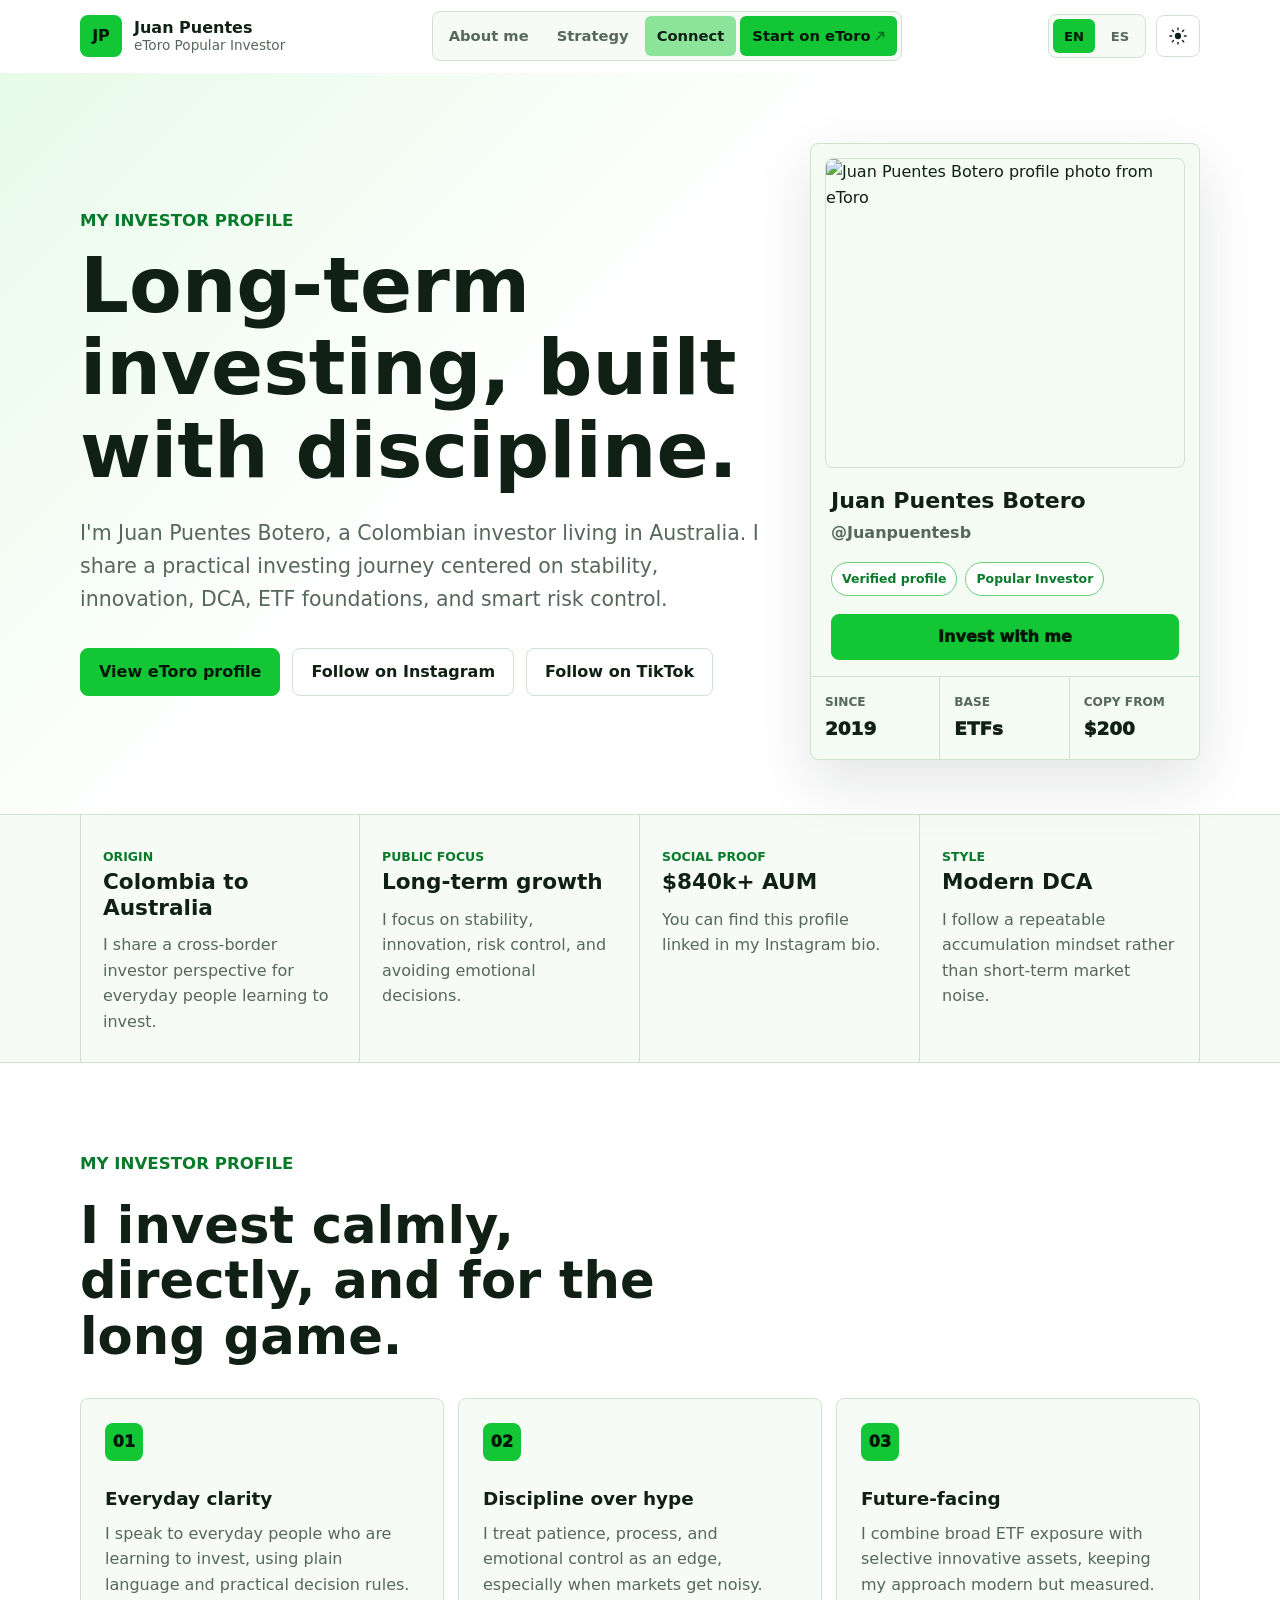
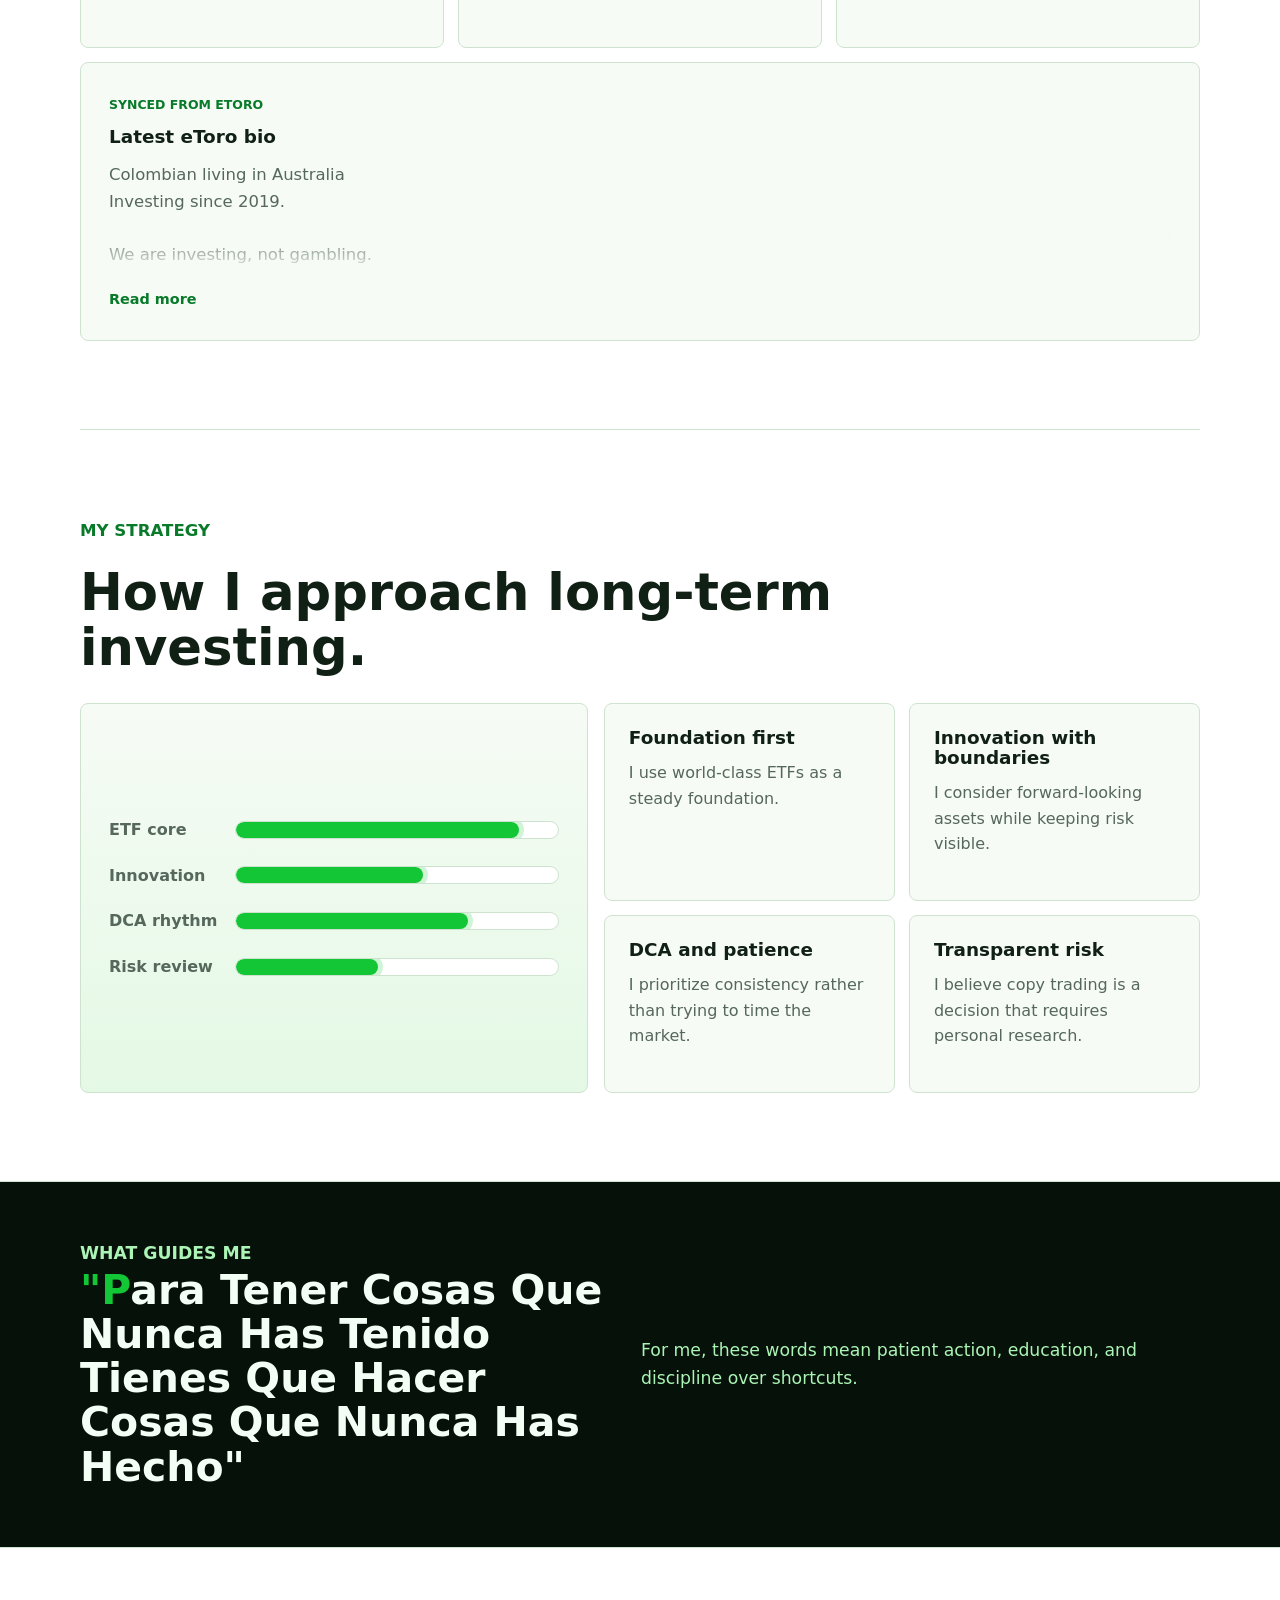
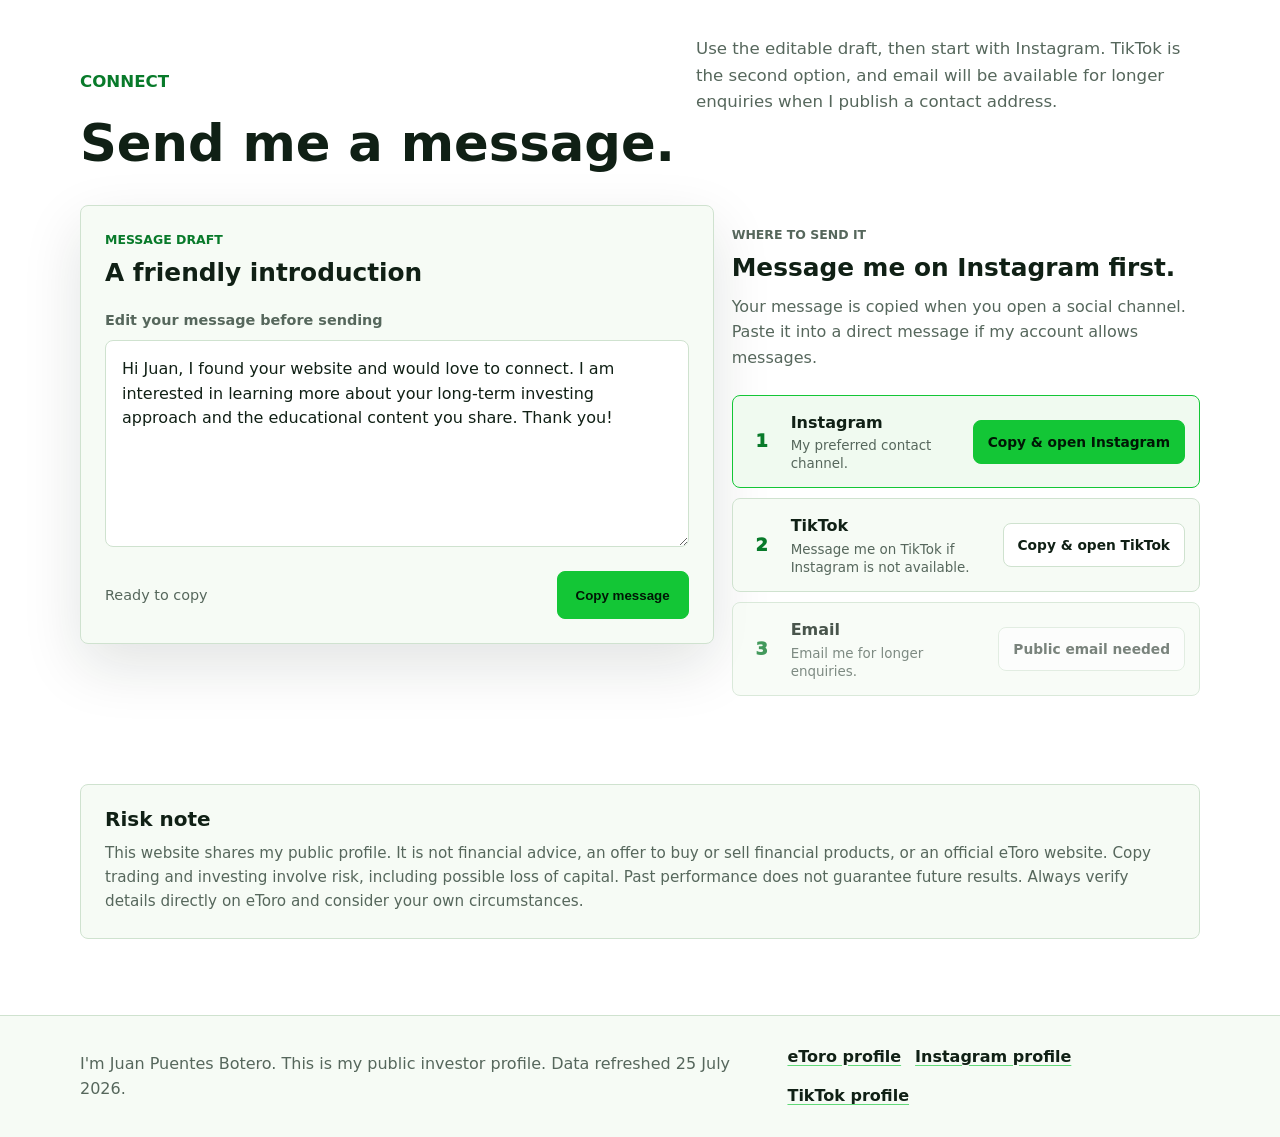
==== commit 708897f8: "Publish dev preview" ====
--- a/dev/index.html
+++ b/dev/index.html
@@ -4,10 +4,10 @@
     <meta charset="utf-8">
     <meta name="viewport" content="width=device-width, initial-scale=1">
     <meta name="color-scheme" content="light dark">
-    <meta name="description" content="Juan Puentes Botero, a long-term investor based in Australia focused on ETF foundations, DCA, innovation, and smart risk control.">
+    <meta name="description" content="I'm Juan Puentes Botero, a long-term investor based in Australia focused on ETF foundations, DCA, innovation, and smart risk control.">
     <meta name="theme-color" content="#f7fff5">
     <meta property="og:title" content="Juan Puentes | Long-Term Investor">
-    <meta property="og:description" content="The official profile site for Juan Puentes Botero, a Colombian investor living in Australia with a disciplined long-term investing approach.">
+    <meta property="og:description" content="I'm Juan Puentes Botero, a Colombian investor living in Australia with a disciplined long-term investing approach.">
     <meta property="og:type" content="website">
     <meta property="og:url" content="https://juanpuentesb.github.io/">
     <meta property="og:image" content="https://etoro-cdn.etorostatic.com/avatars/original/14513183/5.jpg">
@@ -19,7 +19,7 @@
     <link rel="canonical" href="https://juanpuentesb.github.io/">
     <link rel="icon" href="favicon.svg" type="image/svg+xml">
     <link rel="stylesheet" href="styles.css?v=20260725-contact-flow">
-    <script defer src="script.js?v=20260725-contact-flow"></script>
+    <script defer src="script.js?v=20260725-first-person"></script>
     <script type="application/ld+json">
       {
         "@context": "https://schema.org",
@@ -50,7 +50,7 @@
         </a>
 
         <nav class="nav-links" aria-label="Primary navigation">
-          <a href="#persona" data-i18n="navPersona">Persona</a>
+          <a href="#persona" data-i18n="navPersona">About me</a>
           <a href="#strategy" data-i18n="navStrategy">Strategy</a>
           <a href="#connect" data-i18n="navConnect">Connect</a>
           <a
@@ -81,10 +81,10 @@
       <section class="hero" id="top" aria-labelledby="hero-title">
         <div class="hero-inner">
           <div class="hero-copy">
-            <p class="eyebrow" data-i18n="heroEyebrow">Public investor profile</p>
+            <p class="eyebrow" data-i18n="heroEyebrow">My investor profile</p>
             <h1 id="hero-title" data-i18n="heroTitle">Long-term investing, built with discipline.</h1>
             <p class="hero-lede" data-i18n="heroLede">
-              Juan Puentes Botero is a Colombian investor living in Australia, sharing a practical
+              I'm Juan Puentes Botero, a Colombian investor living in Australia. I share a practical
               investing journey centered on stability, innovation, DCA, ETF foundations, and smart
               risk control.
             </p>
@@ -126,7 +126,7 @@
                 target="_blank"
                 rel="sponsored noopener noreferrer"
                 data-i18n="profileStartInvesting"
-              >Invest with Juan</a>
+              >Invest with me</a>
             </div>
             <dl class="quick-stats">
               <div>
@@ -151,30 +151,30 @@
           <article>
             <span class="stat-kicker" data-i18n="snapshotOrigin">Origin</span>
             <strong data-i18n="snapshotOriginTitle">Colombia to Australia</strong>
-            <p data-i18n="snapshotOriginText">A cross-border investor voice with content for everyday people learning to invest.</p>
+            <p data-i18n="snapshotOriginText">I share a cross-border investor perspective for everyday people learning to invest.</p>
           </article>
           <article>
             <span class="stat-kicker" data-i18n="snapshotFocus">Public focus</span>
             <strong data-i18n="snapshotFocusTitle">Long-term growth</strong>
-            <p data-i18n="snapshotFocusText">Stability, innovation, risk control, and avoiding emotional decision making.</p>
+            <p data-i18n="snapshotFocusText">I focus on stability, innovation, risk control, and avoiding emotional decisions.</p>
           </article>
           <article>
             <span class="stat-kicker" data-i18n="snapshotProof">Social proof</span>
             <strong data-profile="aumDisplay">$685k+ AUM</strong>
-            <p data-i18n="snapshotProofText" data-profile="socialProofDetail">Listed in Juan's Instagram bio at the time this site was drafted.</p>
+            <p data-i18n="snapshotProofText" data-profile="socialProofDetail">You can find this profile linked in my Instagram bio.</p>
           </article>
           <article>
             <span class="stat-kicker" data-i18n="snapshotStyle">Style</span>
             <strong data-i18n="snapshotStyleTitle">Modern DCA</strong>
-            <p data-i18n="snapshotStyleText">A repeatable accumulation mindset rather than short-term market noise.</p>
+            <p data-i18n="snapshotStyleText">I follow a repeatable accumulation mindset rather than short-term market noise.</p>
           </article>
         </div>
       </section>
 
       <section class="section" id="persona" aria-labelledby="persona-title">
         <div class="section-header">
-          <p class="eyebrow" data-i18n="personaEyebrow">Investor persona</p>
-          <h2 id="persona-title" data-i18n="personaTitle">Calm, direct, and built for people who want the long game.</h2>
+          <p class="eyebrow" data-i18n="personaEyebrow">My investor profile</p>
+          <h2 id="persona-title" data-i18n="personaTitle">I invest calmly, directly, and for the long game.</h2>
         </div>
 
         <div class="persona-layout">
@@ -182,15 +182,15 @@
             <span class="card-number">01</span>
             <h3 data-i18n="personaCardOneTitle">Everyday clarity</h3>
             <p data-i18n="personaCardOneText">
-              Speaks to people who are learning to invest like normal people, using plain language
-              and practical decision rules.
+              I speak to everyday people who are learning to invest, using plain language and
+              practical decision rules.
             </p>
           </article>
           <article class="persona-card">
             <span class="card-number">02</span>
             <h3 data-i18n="personaCardTwoTitle">Discipline over hype</h3>
             <p data-i18n="personaCardTwoText">
-              Positions patience, process, and emotional control as the edge, especially when markets
+              I treat patience, process, and emotional control as an edge, especially when markets
               get noisy.
             </p>
           </article>
@@ -198,8 +198,8 @@
             <span class="card-number">03</span>
             <h3 data-i18n="personaCardThreeTitle">Future-facing</h3>
             <p data-i18n="personaCardThreeText">
-              Combines broad ETF exposure with selective innovative assets, keeping the message modern
-              but still measured.
+              I combine broad ETF exposure with selective innovative assets, keeping my approach
+              modern but measured.
             </p>
           </article>
         </div>
@@ -219,8 +219,8 @@
 
       <section class="section strategy-section" id="strategy" aria-labelledby="strategy-title">
         <div class="section-header compact">
-          <p class="eyebrow" data-i18n="strategyEyebrow">Strategy architecture</p>
-          <h2 id="strategy-title" data-i18n="strategyTitle">A balanced framework for public communication.</h2>
+          <p class="eyebrow" data-i18n="strategyEyebrow">My strategy</p>
+          <h2 id="strategy-title" data-i18n="strategyTitle">How I approach long-term investing.</h2>
         </div>
 
         <div class="strategy-layout">
@@ -246,19 +246,19 @@
           <div class="strategy-list">
             <article>
               <h3 data-i18n="strategyCardOneTitle">Foundation first</h3>
-              <p data-i18n="strategyCardOneText">Use world-class ETFs as the steady base of the story.</p>
+              <p data-i18n="strategyCardOneText">I use world-class ETFs as a steady foundation.</p>
             </article>
             <article>
               <h3 data-i18n="strategyCardTwoTitle">Innovation with boundaries</h3>
-              <p data-i18n="strategyCardTwoText">Highlight forward-looking assets while keeping the risk language visible.</p>
+              <p data-i18n="strategyCardTwoText">I consider forward-looking assets while keeping risk visible.</p>
             </article>
             <article>
               <h3 data-i18n="strategyCardThreeTitle">DCA and patience</h3>
-              <p data-i18n="strategyCardThreeText">Make consistency the signature behavior, not market timing.</p>
+              <p data-i18n="strategyCardThreeText">I prioritize consistency rather than trying to time the market.</p>
             </article>
             <article>
               <h3 data-i18n="strategyCardFourTitle">Transparent risk</h3>
-              <p data-i18n="strategyCardFourText">Keep copy trading framed as a decision that needs personal research.</p>
+              <p data-i18n="strategyCardFourText">I believe copy trading is a decision that requires personal research.</p>
             </article>
           </div>
         </div>
@@ -266,23 +266,21 @@
 
       <section class="quote-band" aria-labelledby="message-title">
         <div>
-          <p class="eyebrow" data-i18n="quoteEyebrow">Message platform</p>
+          <p class="eyebrow" data-i18n="quoteEyebrow">What guides me</p>
           <h2 id="message-title">"Para Tener Cosas Que Nunca Has Tenido Tienes Que Hacer Cosas Que Nunca Has Hecho"</h2>
         </div>
         <p data-i18n="quoteText">
-          A premium site for Juan should sound measured: long-term, educational, transparent, and
-          community-minded. The content should invite people to connect, learn, and verify the data
-          directly on the platforms where he publishes.
+          For me, these words mean patient action, education, and discipline over shortcuts.
         </p>
       </section>
 
       <section class="section" id="connect" aria-labelledby="connect-title">
         <div class="section-header">
           <p class="eyebrow" data-i18n="connectEyebrow">Connect</p>
-          <h2 id="connect-title" data-i18n="connectTitle">Send Juan a message.</h2>
+          <h2 id="connect-title" data-i18n="connectTitle">Send me a message.</h2>
           <p data-i18n="connectIntro">
-            Use the editable draft, then start with Instagram. TikTok is the second option and email
-            is available for longer enquiries once Juan publishes a contact address.
+            Use the editable draft, then start with Instagram. TikTok is the second option, and email
+            will be available for longer enquiries when I publish a contact address.
           </p>
         </div>
 
@@ -304,17 +302,17 @@
 
           <div class="contact-channels">
             <p class="eyebrow" data-i18n="contactChannelsEyebrow">Where to send it</p>
-            <h3 data-i18n="contactChannelsTitle">Start with Instagram.</h3>
+            <h3 data-i18n="contactChannelsTitle">Message me on Instagram first.</h3>
             <p data-i18n="contactChannelsText">
               Your message is copied when you open a social channel. Paste it into a direct message
-              if Juan's account allows messages.
+              if my account allows messages.
             </p>
             <ol class="channel-list">
               <li class="channel-item channel-primary">
                 <span class="channel-rank" aria-hidden="true">1</span>
                 <span class="channel-copy">
                   <strong>Instagram</strong>
-                  <span data-i18n="contactInstagramText">Juan's preferred contact channel.</span>
+                  <span data-i18n="contactInstagramText">My preferred contact channel.</span>
                 </span>
                 <a
                   class="button button-primary channel-link"
@@ -329,7 +327,7 @@
                 <span class="channel-rank" aria-hidden="true">2</span>
                 <span class="channel-copy">
                   <strong>TikTok</strong>
-                  <span data-i18n="contactTiktokText">Use TikTok if Instagram is not available.</span>
+                  <span data-i18n="contactTiktokText">Message me on TikTok if Instagram is not available.</span>
                 </span>
                 <a
                   class="button button-secondary channel-link"
@@ -344,7 +342,7 @@
                 <span class="channel-rank" aria-hidden="true">3</span>
                 <span class="channel-copy">
                   <strong data-i18n="contactEmailTitle">Email</strong>
-                  <span data-i18n="contactEmailText">Best for longer enquiries.</span>
+                  <span data-i18n="contactEmailText">Email me for longer enquiries.</span>
                 </span>
                 <a
                   class="button button-secondary channel-link"
@@ -362,18 +360,17 @@
       <section class="disclaimer" aria-labelledby="risk-title">
         <h2 id="risk-title" data-i18n="riskTitle">Risk note</h2>
         <p data-i18n="riskText">
-          This is an independent profile website concept based on public profile information. It is
-          not financial advice, not an offer to buy or sell financial products, and not an official
-          eToro website. Copy trading and investing involve risk, including possible loss of capital.
-          Past performance does not guarantee future results. Always verify details directly on eToro
-          and consider your own circumstances.
+          This website shares my public profile. It is not financial advice, an offer to buy or sell
+          financial products, or an official eToro website. Copy trading and investing involve risk,
+          including possible loss of capital. Past performance does not guarantee future results.
+          Always verify details directly on eToro and consider your own circumstances.
         </p>
       </section>
     </main>
 
     <footer class="site-footer">
       <p>
-        <span data-i18n="footerText">Juan Puentes Botero. Public investor profile.</span>
+        <span data-i18n="footerText">I'm Juan Puentes Botero. This is my public investor profile.</span>
         <span data-i18n="footerDataText">Data refreshed</span>
         <span data-profile="lastUpdated">May 2026</span>.
       </p>
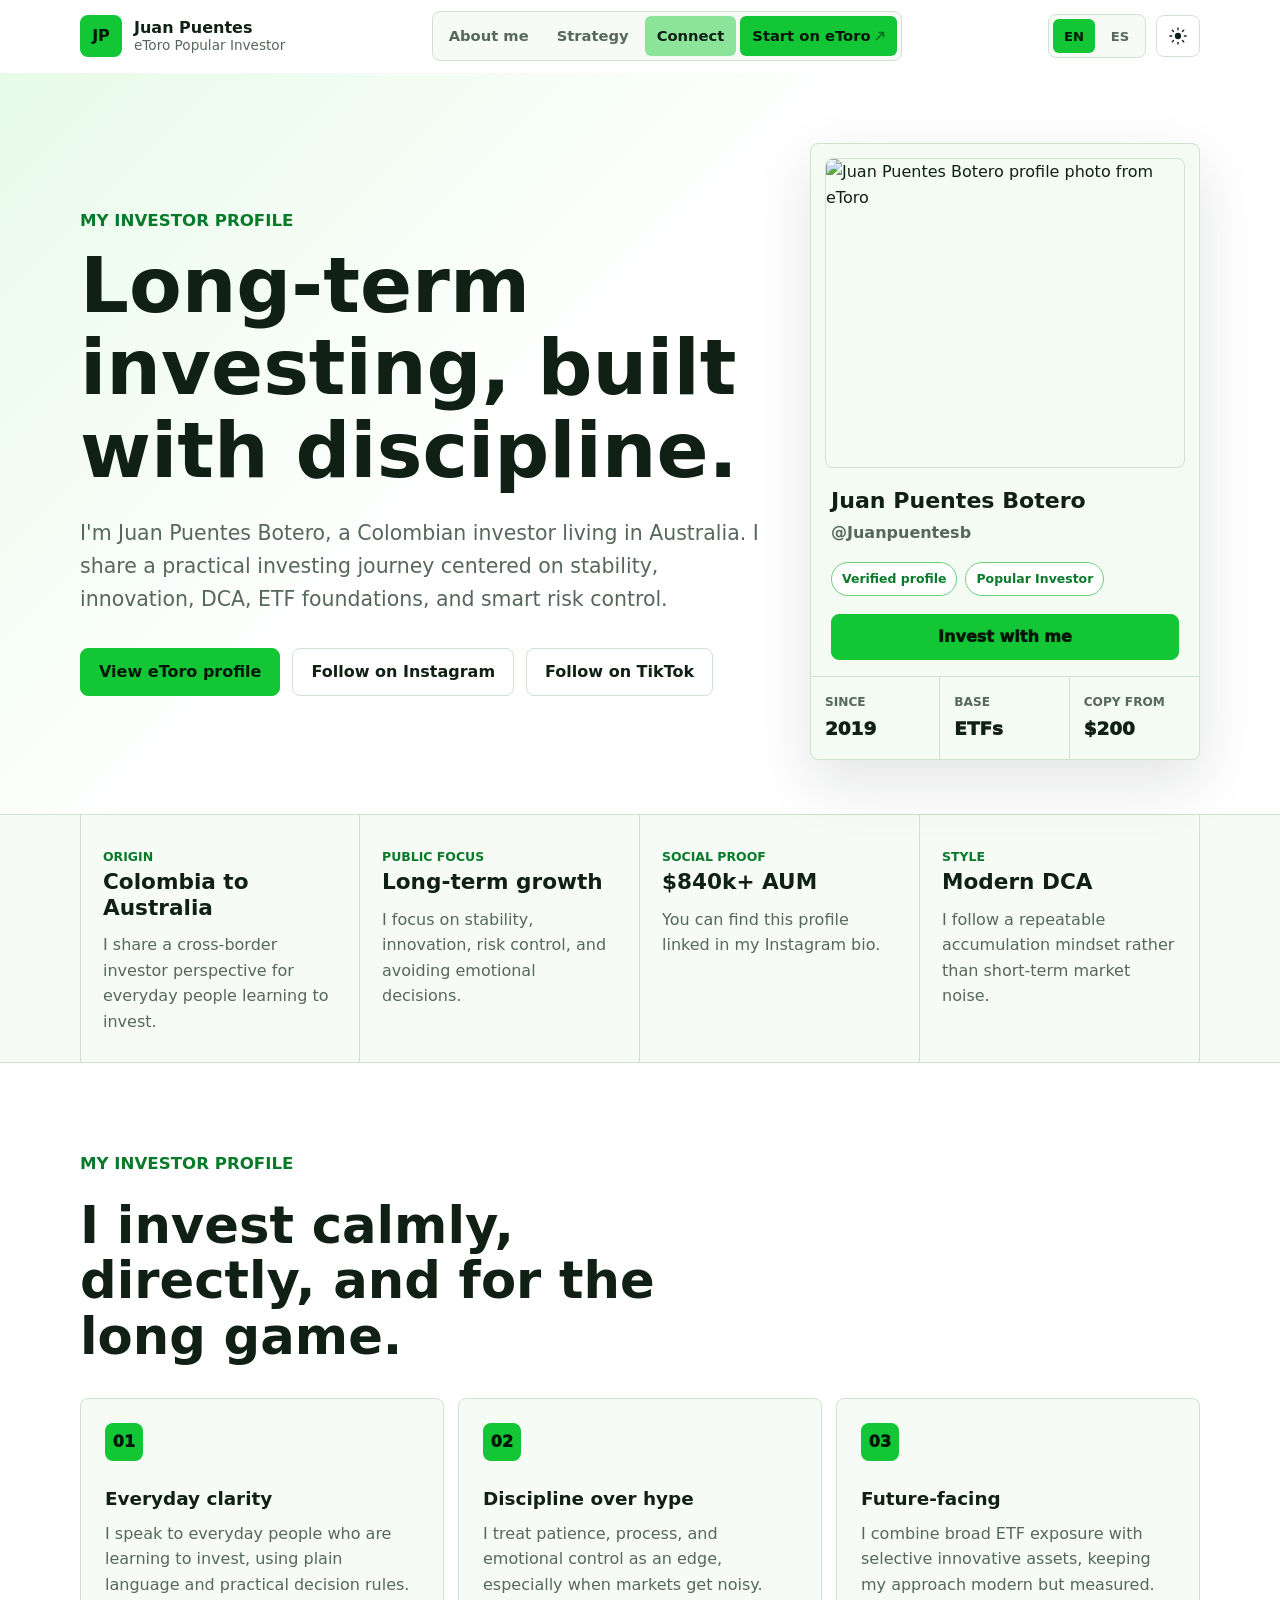
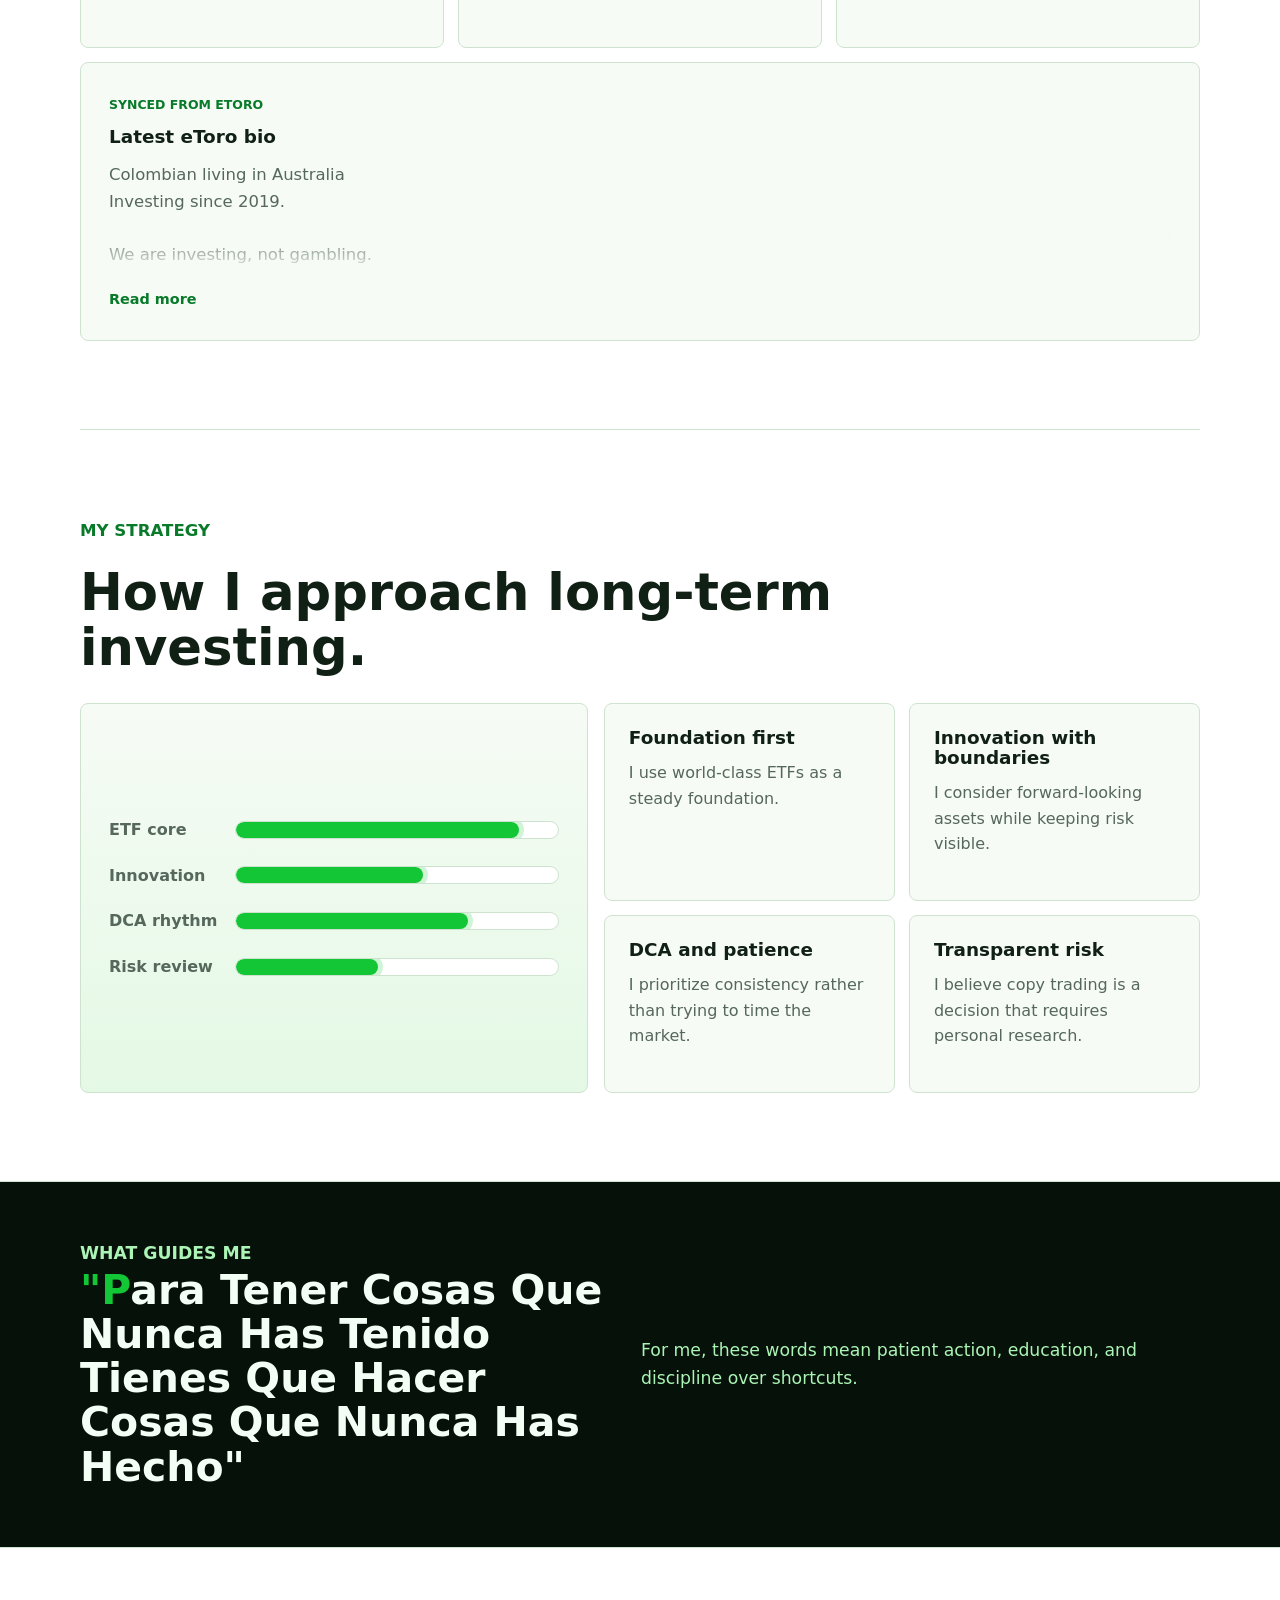
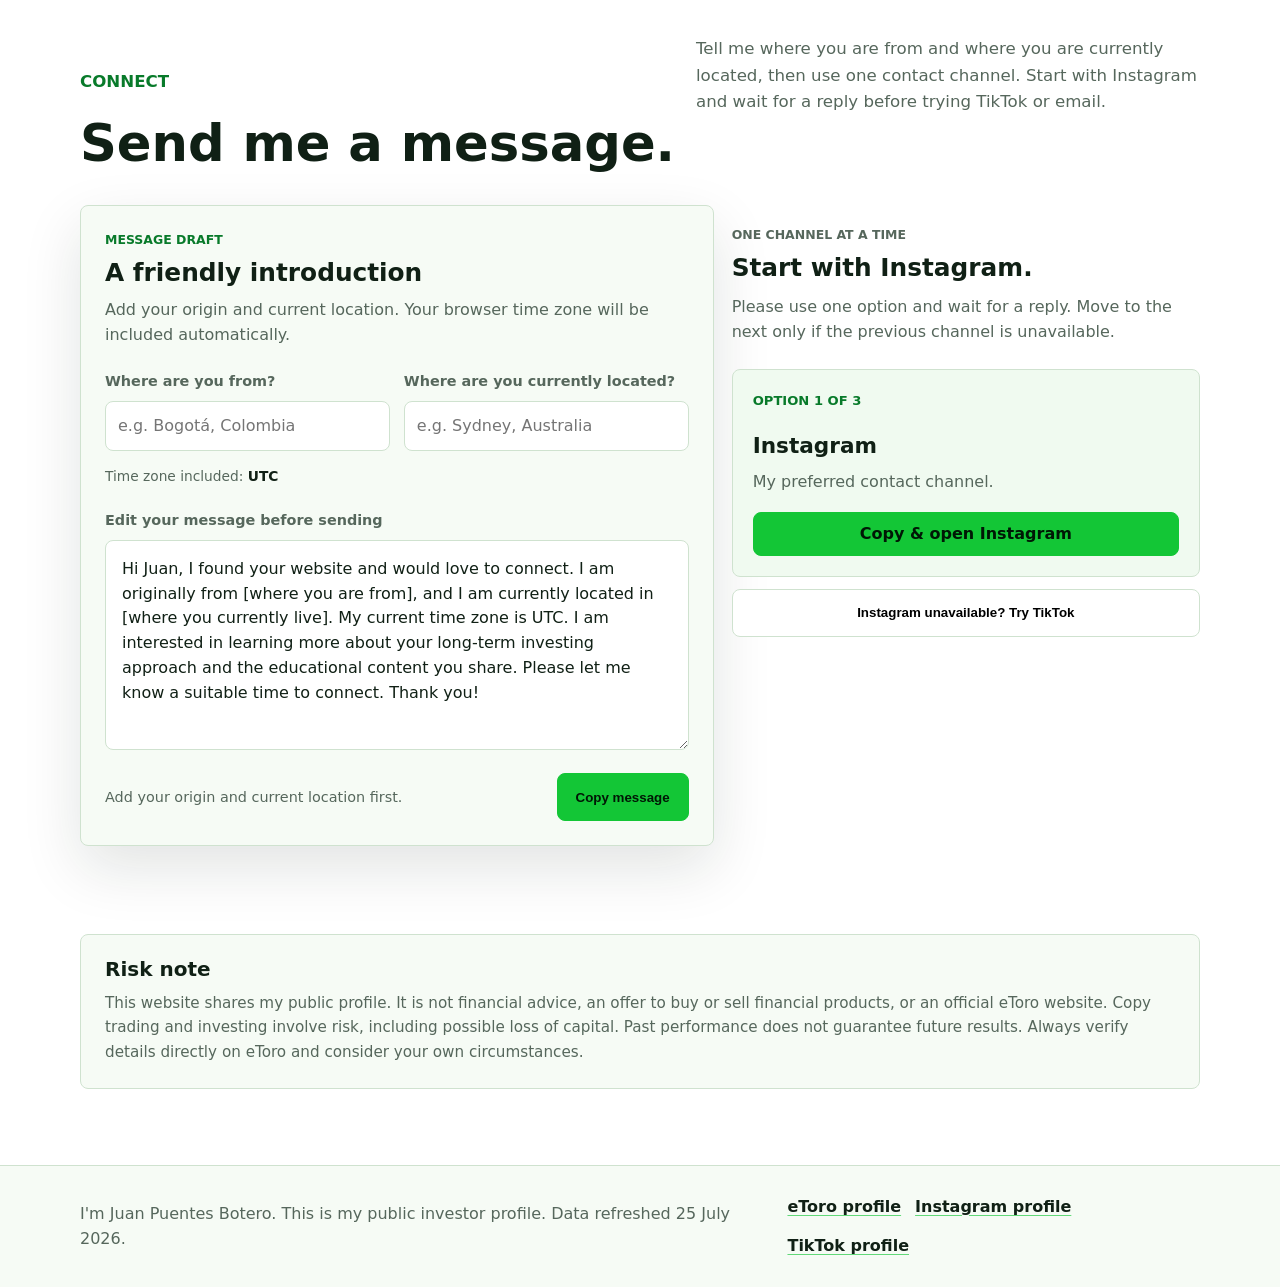
==== commit 2c11ab17: "Publish dev preview" ====
--- a/dev/index.html
+++ b/dev/index.html
@@ -18,8 +18,8 @@
     <title>Juan Puentes | Long-Term Investor</title>
     <link rel="canonical" href="https://juanpuentesb.github.io/">
     <link rel="icon" href="favicon.svg" type="image/svg+xml">
-    <link rel="stylesheet" href="styles.css?v=20260725-contact-flow">
-    <script defer src="script.js?v=20260725-first-person"></script>
+    <link rel="stylesheet" href="styles.css?v=20260725-single-contact">
+    <script defer src="script.js?v=20260725-single-contact"></script>
     <script type="application/ld+json">
       {
         "@context": "https://schema.org",
@@ -279,8 +279,8 @@
           <p class="eyebrow" data-i18n="connectEyebrow">Connect</p>
           <h2 id="connect-title" data-i18n="connectTitle">Send me a message.</h2>
           <p data-i18n="connectIntro">
-            Use the editable draft, then start with Instagram. TikTok is the second option, and email
-            will be available for longer enquiries when I publish a contact address.
+            Tell me where you are from and where you are currently located, then use one contact
+            channel. Start with Instagram and wait for a reply before trying TikTok or email.
           </p>
         </div>
 
@@ -288,6 +288,41 @@
           <div class="message-composer">
             <p class="eyebrow" data-i18n="messageDraftEyebrow">Message draft</p>
             <h3 data-i18n="messageDraftTitle">A friendly introduction</h3>
+            <p class="message-location-intro" data-i18n="messageLocationIntro">
+              Add your origin and current location. Your browser time zone will be included automatically.
+            </p>
+            <div class="location-fields">
+              <div class="location-field">
+                <label for="contact-origin" data-i18n="contactOriginLabel">Where are you from?</label>
+                <input
+                  id="contact-origin"
+                  class="contact-input"
+                  type="text"
+                  autocomplete="country-name"
+                  placeholder="e.g. Bogotá, Colombia"
+                  required
+                  data-contact-origin
+                  data-i18n-placeholder="contactOriginPlaceholder"
+                >
+              </div>
+              <div class="location-field">
+                <label for="contact-location" data-i18n="contactLocationLabel">Where are you currently located?</label>
+                <input
+                  id="contact-location"
+                  class="contact-input"
+                  type="text"
+                  autocomplete="address-level2"
+                  placeholder="e.g. Sydney, Australia"
+                  required
+                  data-contact-location
+                  data-i18n-placeholder="contactLocationPlaceholder"
+                >
+              </div>
+              <p class="contact-timezone">
+                <span data-i18n="contactTimezoneLabel">Time zone included:</span>
+                <strong data-contact-timezone>Australia/Sydney</strong>
+              </p>
+            </div>
             <label for="contact-message" data-i18n="messageDraftLabel">Edit your message before sending</label>
             <textarea id="contact-message" class="contact-message" rows="7" data-contact-message></textarea>
             <div class="composer-footer">
@@ -300,59 +335,44 @@
             </div>
           </div>
 
-          <div class="contact-channels">
-            <p class="eyebrow" data-i18n="contactChannelsEyebrow">Where to send it</p>
-            <h3 data-i18n="contactChannelsTitle">Message me on Instagram first.</h3>
+          <div class="contact-channels" data-contact-router>
+            <p class="eyebrow" data-i18n="contactChannelsEyebrow">One channel at a time</p>
+            <h3 data-i18n="contactChannelsTitle">Start with Instagram.</h3>
             <p data-i18n="contactChannelsText">
-              Your message is copied when you open a social channel. Paste it into a direct message
-              if my account allows messages.
-            </p>
-            <ol class="channel-list">
-              <li class="channel-item channel-primary">
-                <span class="channel-rank" aria-hidden="true">1</span>
-                <span class="channel-copy">
-                  <strong>Instagram</strong>
-                  <span data-i18n="contactInstagramText">My preferred contact channel.</span>
-                </span>
-                <a
-                  class="button button-primary channel-link"
-                  href="https://www.instagram.com/juanpuentesb/"
-                  target="_blank"
-                  rel="noopener noreferrer"
-                  data-copy-before-open
-                  data-i18n="openInstagram"
-                >Copy &amp; open Instagram</a>
-              </li>
-              <li class="channel-item">
-                <span class="channel-rank" aria-hidden="true">2</span>
-                <span class="channel-copy">
-                  <strong>TikTok</strong>
-                  <span data-i18n="contactTiktokText">Message me on TikTok if Instagram is not available.</span>
-                </span>
-                <a
-                  class="button button-secondary channel-link"
-                  href="https://www.tiktok.com/@juanpuentesb"
-                  target="_blank"
-                  rel="noopener noreferrer"
-                  data-copy-before-open
-                  data-i18n="openTiktok"
-                >Copy &amp; open TikTok</a>
-              </li>
-              <li class="channel-item is-disabled">
-                <span class="channel-rank" aria-hidden="true">3</span>
-                <span class="channel-copy">
-                  <strong data-i18n="contactEmailTitle">Email</strong>
-                  <span data-i18n="contactEmailText">Email me for longer enquiries.</span>
-                </span>
-                <a
-                  class="button button-secondary channel-link"
-                  data-email-link
-                  data-contact-email=""
-                  aria-disabled="true"
-                  data-i18n="emailPending"
-                >Public email needed</a>
-              </li>
-            </ol>
+              Please use one option and wait for a reply. Move to the next only if the previous
+              channel is unavailable.
+            </p>
+            <article class="contact-route-card" aria-live="polite">
+              <span class="contact-route-step" data-contact-route-step>Option 1 of 3</span>
+              <div class="contact-route-copy">
+                <strong data-contact-route-name>Instagram</strong>
+                <p data-contact-route-description>My preferred contact channel.</p>
+                <a class="contact-email-address" href="mailto:j.puentesb@hotmail.com" data-contact-email-address hidden>
+                  j.puentesb@hotmail.com
+                </a>
+              </div>
+              <a
+                class="button button-primary contact-route-action"
+                href="https://www.instagram.com/juanpuentesb/"
+                target="_blank"
+                rel="noopener noreferrer"
+                data-contact-action
+              >Copy &amp; open Instagram</a>
+            </article>
+            <div class="contact-route-navigation">
+              <button
+                class="button button-secondary"
+                type="button"
+                data-contact-previous
+                data-i18n="contactPrevious"
+                hidden
+              >Previous option</button>
+              <button
+                class="button button-secondary"
+                type="button"
+                data-contact-next
+              >Instagram unavailable? Try TikTok</button>
+            </div>
           </div>
         </div>
       </section>
--- a/dev/styles.css
+++ b/dev/styles.css
@@ -1182,6 +1182,18 @@
   font-size: 1.55rem;
 }
 
+.message-location-intro {
+  margin: 10px 0 0;
+  color: var(--muted);
+}
+
+.location-fields {
+  display: grid;
+  grid-template-columns: repeat(2, minmax(0, 1fr));
+  gap: 14px;
+  margin-top: 22px;
+}
+
 .message-composer label {
   display: block;
   margin: 22px 0 8px;
@@ -1190,25 +1202,55 @@
   font-weight: 800;
 }
 
+.location-field label {
+  margin: 0 0 8px;
+}
+
+.contact-input,
 .contact-message {
   width: 100%;
-  min-height: 190px;
-  resize: vertical;
   border: 1px solid var(--line);
   border-radius: var(--radius);
   background: var(--surface);
   color: var(--ink);
+  font: inherit;
+}
+
+.contact-input {
+  min-height: 48px;
+  padding: 11px 12px;
+}
+
+.contact-message {
+  min-height: 210px;
+  resize: vertical;
   padding: 16px;
-  font: inherit;
   line-height: 1.55;
 }
 
+.contact-input:focus,
 .contact-message:focus {
   border-color: var(--green);
   box-shadow: 0 0 0 3px var(--green-glow);
   outline: 0;
 }
 
+.contact-input[aria-invalid="true"] {
+  border-color: #c52b2b;
+  box-shadow: 0 0 0 3px color-mix(in srgb, #c52b2b 18%, transparent);
+}
+
+.contact-timezone {
+  grid-column: 1 / -1;
+  margin: 0;
+  color: var(--muted);
+  font-size: 0.86rem;
+}
+
+.contact-timezone strong {
+  color: var(--ink);
+}
+
 .composer-footer {
   display: flex;
   align-items: center;
@@ -1224,7 +1266,7 @@
 
 .copy-status,
 .contact-channels > p,
-.channel-copy span {
+.contact-route-copy p {
   color: var(--muted);
 }
 
@@ -1240,62 +1282,69 @@
   margin: 12px 0 0;
 }
 
-.channel-list {
-  display: grid;
+.contact-route-card {
+  display: grid;
+  gap: 18px;
+  margin-top: 24px;
+  border: 1px solid var(--line);
+  border-radius: var(--radius);
+  background: color-mix(in srgb, var(--surface-raised) 76%, var(--green-soft));
+  padding: 20px;
+}
+
+.contact-route-step {
+  justify-self: start;
+  color: var(--green-deep);
+  font-size: 0.82rem;
+  font-weight: 900;
+  text-transform: uppercase;
+}
+
+.contact-route-copy strong,
+.contact-route-copy p {
+  display: block;
+}
+
+.contact-route-copy strong {
+  font-size: 1.35rem;
+}
+
+.contact-route-copy p {
+  margin: 6px 0 0;
+  line-height: 1.5;
+}
+
+.contact-email-address {
+  display: inline-block;
+  margin-top: 10px;
+  color: var(--green-deep);
+  font-weight: 800;
+  overflow-wrap: anywhere;
+  text-decoration-thickness: 2px;
+  text-underline-offset: 4px;
+}
+
+.contact-email-address[hidden],
+.contact-route-navigation [hidden] {
+  display: none;
+}
+
+.contact-route-action {
+  width: 100%;
+  min-height: 44px;
+  text-align: center;
+}
+
+.contact-route-navigation {
+  display: flex;
   gap: 10px;
-  margin: 24px 0 0;
-  padding: 0;
-  list-style: none;
-}
-
-.channel-item {
-  display: grid;
-  grid-template-columns: 30px minmax(0, 1fr) auto;
-  gap: 14px;
-  align-items: center;
-  border: 1px solid var(--line);
-  border-radius: var(--radius);
-  background: var(--surface-raised);
-  padding: 14px;
-}
-
-.channel-primary {
-  border-color: var(--green);
-  background: color-mix(in srgb, var(--surface-raised) 76%, var(--green-soft));
-}
-
-.channel-rank {
-  color: var(--green-deep);
-  font-size: 1.1rem;
-  font-weight: 950;
+  margin-top: 12px;
+}
+
+.contact-route-navigation .button {
+  flex: 1;
+  cursor: pointer;
   text-align: center;
-}
-
-.channel-copy strong,
-.channel-copy span {
-  display: block;
-}
-
-.channel-copy strong {
-  font-size: 1rem;
-}
-
-.channel-copy span {
-  margin-top: 2px;
-  font-size: 0.84rem;
-  line-height: 1.35;
-}
-
-.channel-link {
-  min-width: 176px;
-  min-height: 44px;
-  padding-inline: 14px;
-  font-size: 0.86rem;
-  text-align: center;
-}
-
-.channel-item.is-disabled {
-  opacity: 0.76;
 }
 
 .disclaimer {
@@ -1491,13 +1540,12 @@
     flex-direction: column;
   }
 
-  .channel-item {
-    grid-template-columns: 30px minmax(0, 1fr);
-  }
-
-  .channel-link {
-    grid-column: 2;
-    width: 100%;
+  .location-fields {
+    grid-template-columns: 1fr;
+  }
+
+  .contact-route-navigation {
+    flex-direction: column;
   }
 
   .snapshot-grid article,
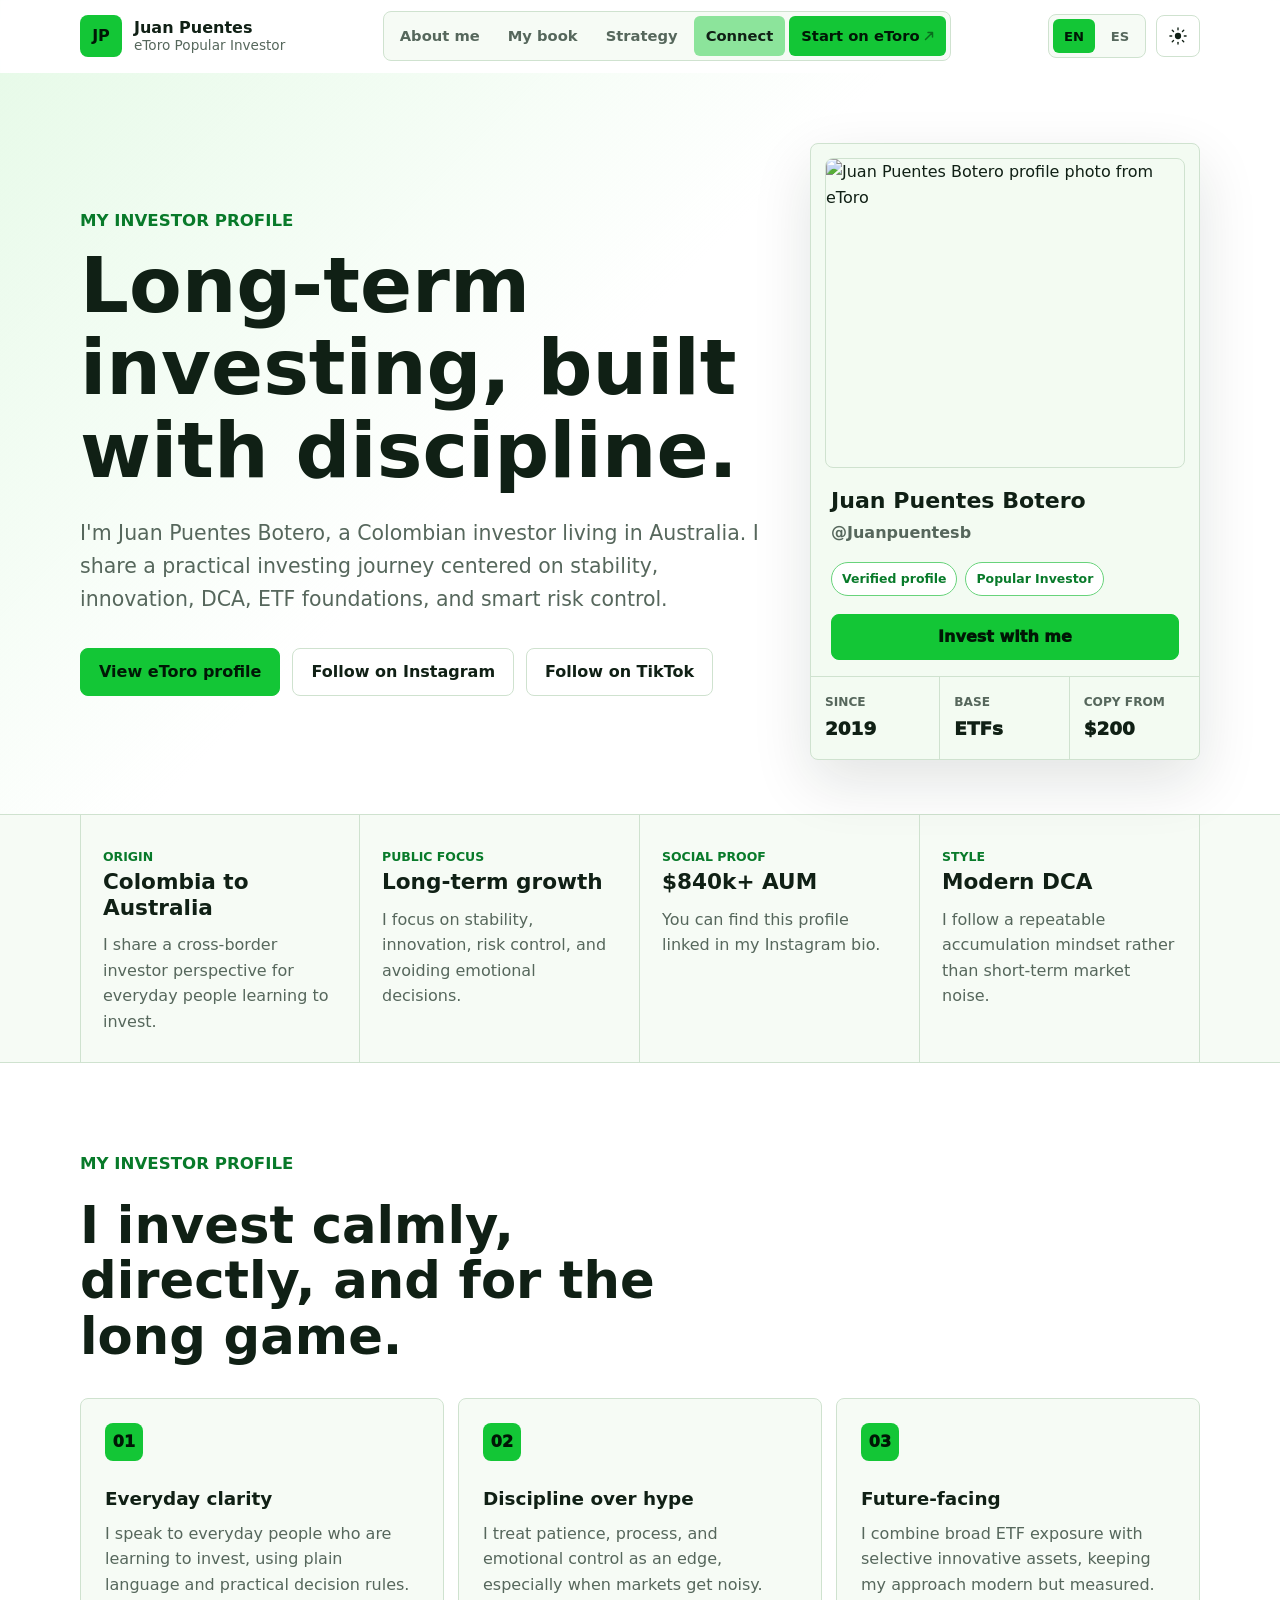
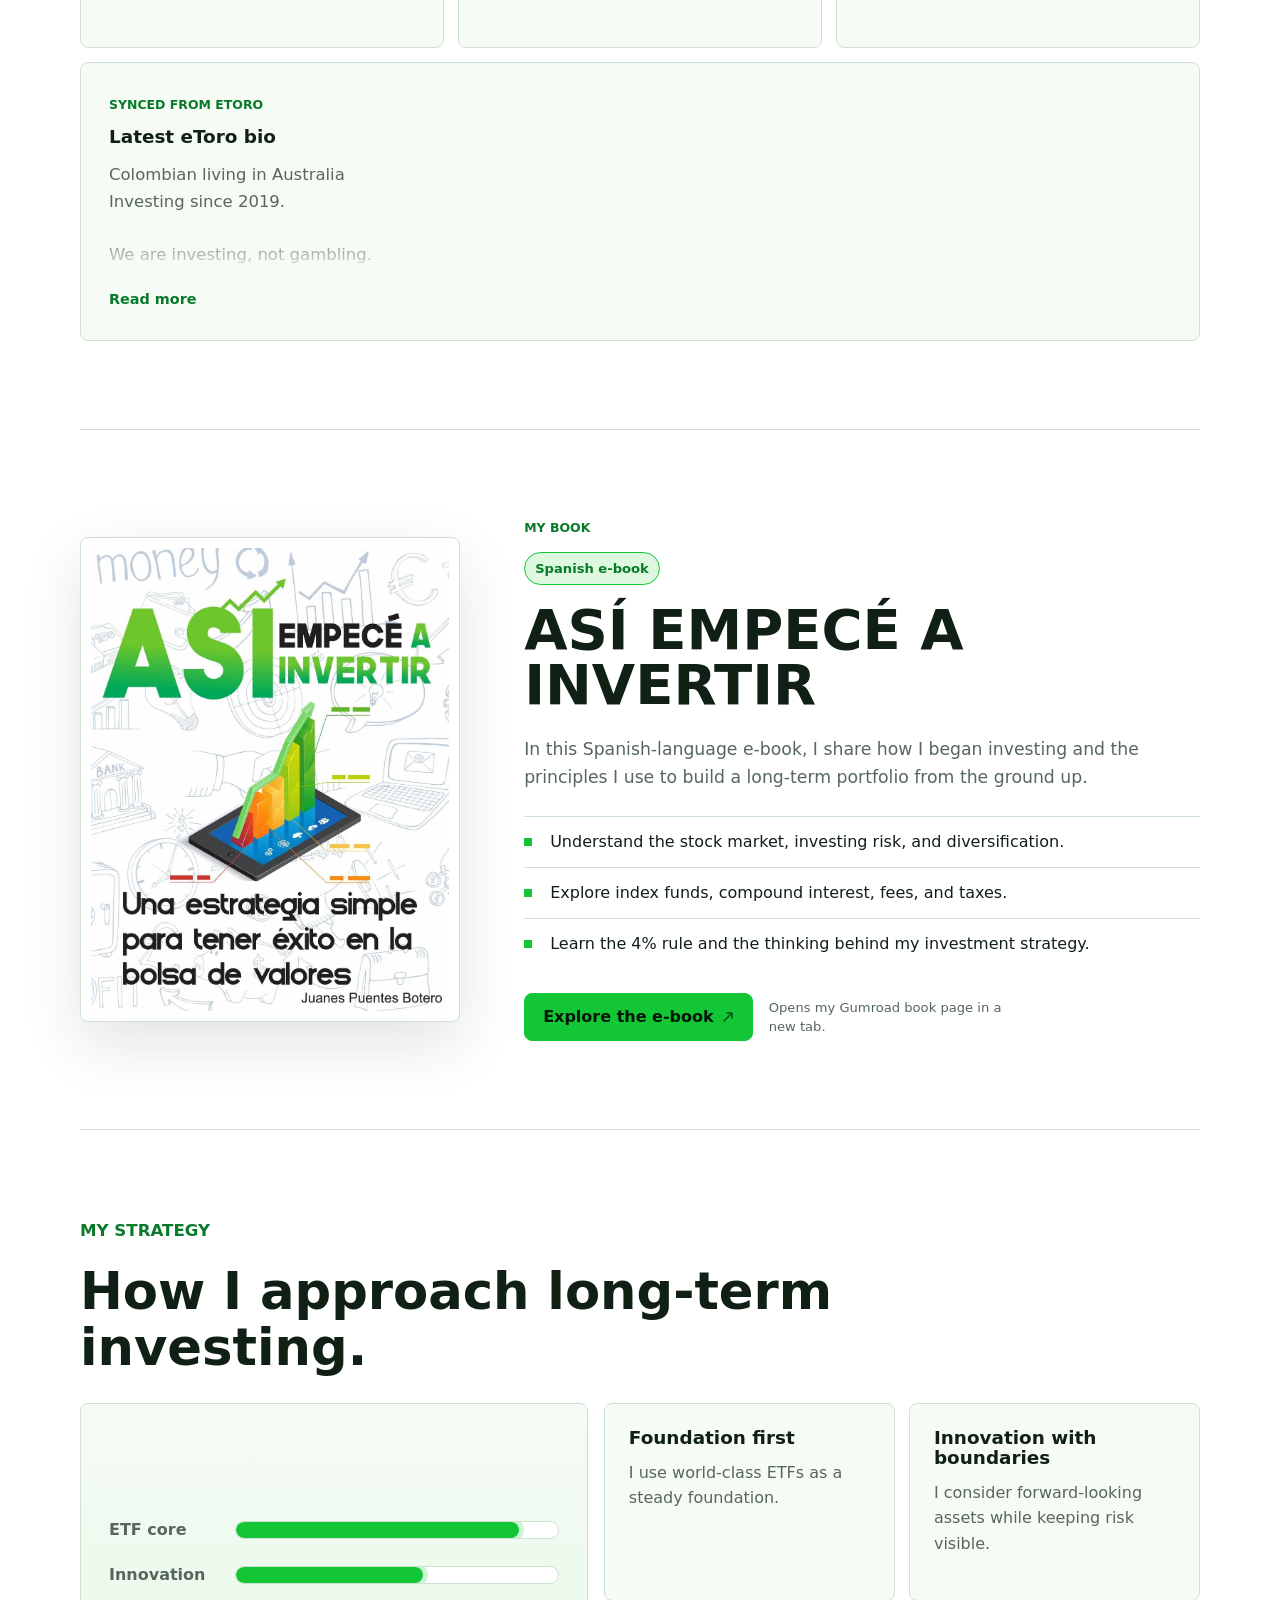
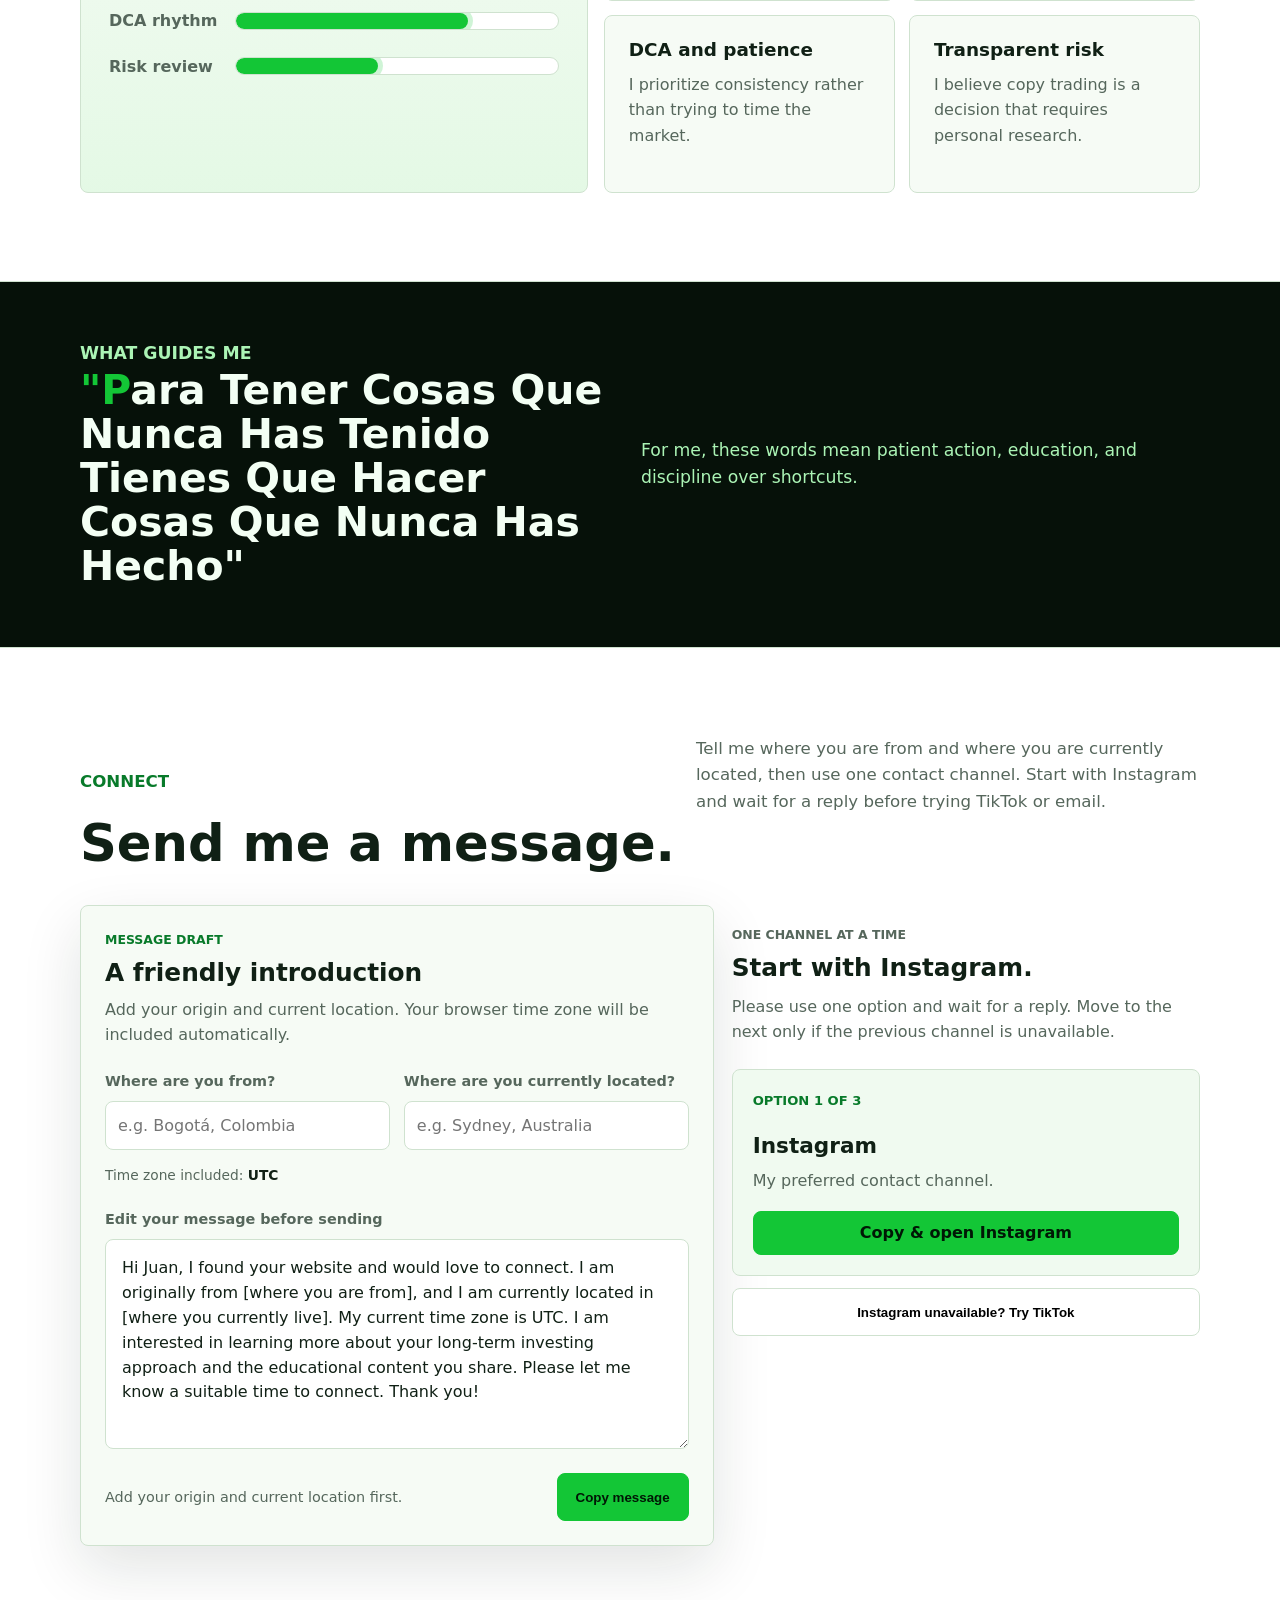
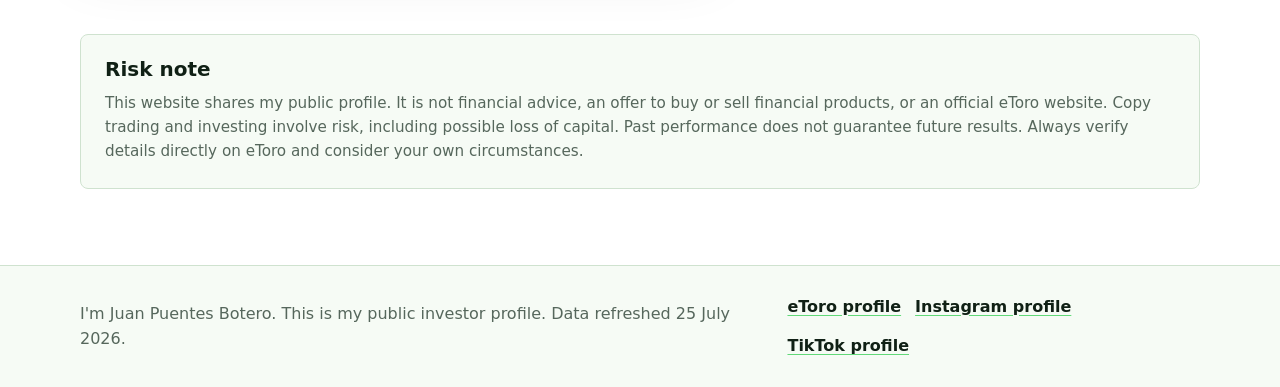
==== commit 5260c295: "Publish dev preview" ====
--- a/dev/index.html
+++ b/dev/index.html
@@ -18,8 +18,8 @@
     <title>Juan Puentes | Long-Term Investor</title>
     <link rel="canonical" href="https://juanpuentesb.github.io/">
     <link rel="icon" href="favicon.svg" type="image/svg+xml">
-    <link rel="stylesheet" href="styles.css?v=20260725-single-contact">
-    <script defer src="script.js?v=20260725-single-contact"></script>
+    <link rel="stylesheet" href="styles.css?v=20260726-book-feature">
+    <script defer src="script.js?v=20260726-book-feature"></script>
     <script type="application/ld+json">
       {
         "@context": "https://schema.org",
@@ -51,6 +51,7 @@
 
         <nav class="nav-links" aria-label="Primary navigation">
           <a href="#persona" data-i18n="navPersona">About me</a>
+          <a href="#book" data-i18n="navBook">My book</a>
           <a href="#strategy" data-i18n="navStrategy">Strategy</a>
           <a href="#connect" data-i18n="navConnect">Connect</a>
           <a
@@ -215,6 +216,50 @@
           </div>
           <button class="full-bio-toggle" type="button" data-bio-toggle data-i18n="bioReadMore">Read more</button>
         </article>
+      </section>
+
+      <section class="section book-section" id="book" aria-labelledby="book-title">
+        <div class="book-layout">
+          <figure class="book-cover-frame">
+            <img
+              class="book-cover"
+              src="assets/asi-empece-a-invertir-cover.jpg"
+              alt="Cover of Así empecé a invertir by Juan Puentes Botero"
+              width="1005"
+              height="1301"
+              loading="lazy"
+              decoding="async"
+              data-i18n-alt="bookCoverAlt"
+            >
+          </figure>
+
+          <div class="book-content">
+            <p class="eyebrow" data-i18n="bookEyebrow">My book</p>
+            <span class="book-language" data-i18n="bookLanguage">Spanish e-book</span>
+            <h2 id="book-title">ASÍ EMPECÉ A INVERTIR</h2>
+            <p class="book-intro" data-i18n="bookIntro">
+              In this Spanish-language e-book, I share how I began investing and the principles I use
+              to build a long-term portfolio from the ground up.
+            </p>
+            <ul class="book-topics">
+              <li data-i18n="bookTopicOne">Understand the stock market, investing risk, and diversification.</li>
+              <li data-i18n="bookTopicTwo">Explore index funds, compound interest, fees, and taxes.</li>
+              <li data-i18n="bookTopicThree">Learn the 4% rule and the thinking behind my investment strategy.</li>
+            </ul>
+            <div class="book-actions">
+              <a
+                class="button button-primary book-cta"
+                href="https://jpuentesb.gumroad.com/l/kkanr?utm_source=ig&amp;utm_medium=social&amp;utm_content=link_in_bio&amp;fbclid=PAdGRleATOc71wZG9mAmV4dG4DYWVtAjExAHNydGMGYXBwX2lkDzEyNDAyNDU3NDI4NzQxNAABp8al6DGEr0TlrfpbV3jfI8eEAIOUUitD7sGtdUI7F3P_P3aAdOhZaAXQ4xcB_aem_O2xyRMNLUcnigjeHpRD1AA&amp;utm_id=97760_v0_s00_e0_tv3"
+                target="_blank"
+                rel="noopener noreferrer"
+              >
+                <span data-i18n="bookCta">Explore the e-book</span>
+                <svg class="button-external" viewBox="0 0 12 12" width="12" height="12" fill="none" stroke="currentColor" stroke-width="1.6" stroke-linecap="round" stroke-linejoin="round" aria-hidden="true"><path d="M2 10 10 2M5 2h5v5"/></svg>
+              </a>
+              <p class="book-note" data-i18n="bookNote">Opens my Gumroad book page in a new tab.</p>
+            </div>
+          </div>
+        </div>
       </section>
 
       <section class="section strategy-section" id="strategy" aria-labelledby="strategy-title">
--- a/dev/styles.css
+++ b/dev/styles.css
@@ -1049,8 +1049,130 @@
   color: var(--green);
 }
 
+.book-section {
+  border-top: 1px solid var(--line);
+  border-bottom: 1px solid var(--line);
+}
+
+.book-layout {
+  display: grid;
+  grid-template-columns: minmax(250px, 0.72fr) minmax(0, 1.28fr);
+  gap: 64px;
+  align-items: center;
+}
+
+.book-cover-frame {
+  width: min(100%, 380px);
+  margin: 0;
+  justify-self: center;
+  border: 1px solid var(--line);
+  border-radius: var(--radius);
+  background: #ffffff;
+  box-shadow: var(--shadow);
+  padding: 10px;
+}
+
+.book-cover {
+  display: block;
+  width: 100%;
+  height: auto;
+  aspect-ratio: 1005 / 1301;
+  border-radius: 4px;
+  object-fit: cover;
+}
+
+.book-content .eyebrow {
+  margin-bottom: 14px;
+  color: var(--green-deep);
+}
+
+.book-language {
+  display: inline-flex;
+  align-items: center;
+  min-height: 32px;
+  border: 1px solid var(--green);
+  border-radius: 999px;
+  background: var(--green-soft);
+  color: var(--green-deep);
+  padding: 5px 10px;
+  font-size: 0.82rem;
+  font-weight: 850;
+}
+
+.book-content h2 {
+  max-width: 680px;
+  margin-top: 18px;
+  font-size: 3.5rem;
+  line-height: 0.98;
+}
+
+.book-intro {
+  max-width: 700px;
+  margin: 22px 0 0;
+  color: var(--muted);
+  font-size: 1.08rem;
+  line-height: 1.65;
+}
+
+.book-topics {
+  display: grid;
+  gap: 0;
+  max-width: 700px;
+  margin: 24px 0 0;
+  padding: 0;
+  list-style: none;
+}
+
+.book-topics li {
+  display: grid;
+  grid-template-columns: 14px minmax(0, 1fr);
+  gap: 12px;
+  border-top: 1px solid var(--line);
+  padding: 13px 0;
+  line-height: 1.5;
+}
+
+.book-topics li::before {
+  width: 8px;
+  height: 8px;
+  margin-top: 8px;
+  background: var(--green);
+  content: "";
+}
+
+.book-actions {
+  display: flex;
+  align-items: center;
+  gap: 16px;
+  margin-top: 24px;
+}
+
+.book-cta {
+  display: inline-flex;
+  align-items: center;
+  gap: 8px;
+  flex-shrink: 0;
+}
+
+.button-external {
+  flex-shrink: 0;
+  opacity: 0.65;
+}
+
+.book-note {
+  max-width: 250px;
+  margin: 0;
+  color: var(--muted);
+  font-size: 0.82rem;
+  line-height: 1.45;
+}
+
 .strategy-section {
   border-top: 1px solid var(--line);
+}
+
+.book-section + .strategy-section {
+  border-top: 0;
 }
 
 .strategy-layout {
@@ -1403,7 +1525,7 @@
   }
 }
 
-@media (max-width: 900px) {
+@media (max-width: 980px) {
   .header-inner {
     flex-wrap: wrap;
     padding: 12px 0;
@@ -1427,6 +1549,7 @@
   .hero-inner,
   .booking-hero-inner,
   .calendar-layout,
+  .book-layout,
   .section-header,
   .strategy-layout,
   .quote-band {
@@ -1462,6 +1585,14 @@
 
   .contact-layout {
     grid-template-columns: 1fr;
+  }
+
+  .book-cover-frame {
+    width: min(100%, 330px);
+  }
+
+  .book-content {
+    max-width: 720px;
   }
 
   .snapshot-grid article:nth-child(odd) {
@@ -1523,6 +1654,10 @@
     font-size: clamp(1.9rem, 9vw, 3rem);
   }
 
+  .book-content h2 {
+    font-size: 2.45rem;
+  }
+
   .hero-actions,
   .button {
     width: 100%;
@@ -1548,6 +1683,15 @@
     flex-direction: column;
   }
 
+  .book-actions {
+    align-items: stretch;
+    flex-direction: column;
+  }
+
+  .book-note {
+    max-width: none;
+  }
+
   .snapshot-grid article,
   .snapshot-grid article:first-child,
   .snapshot-grid article:nth-child(odd) {
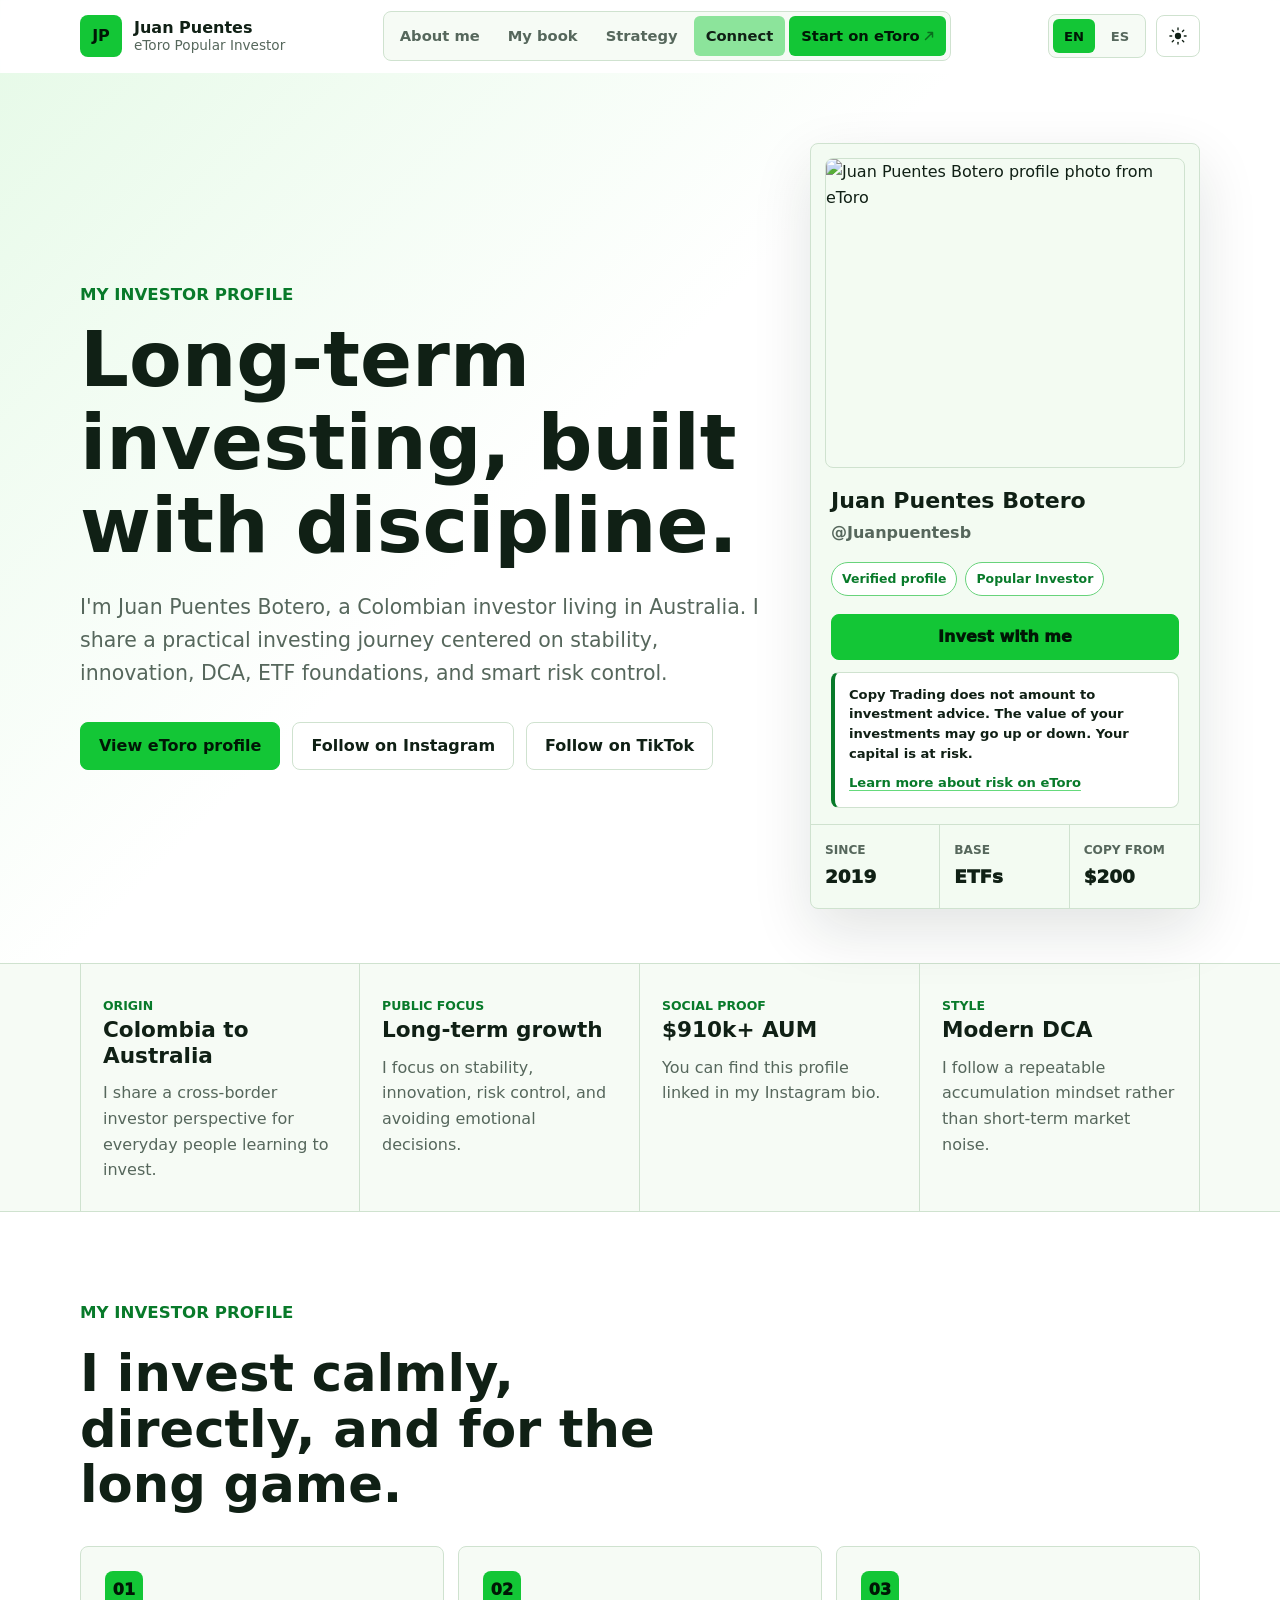
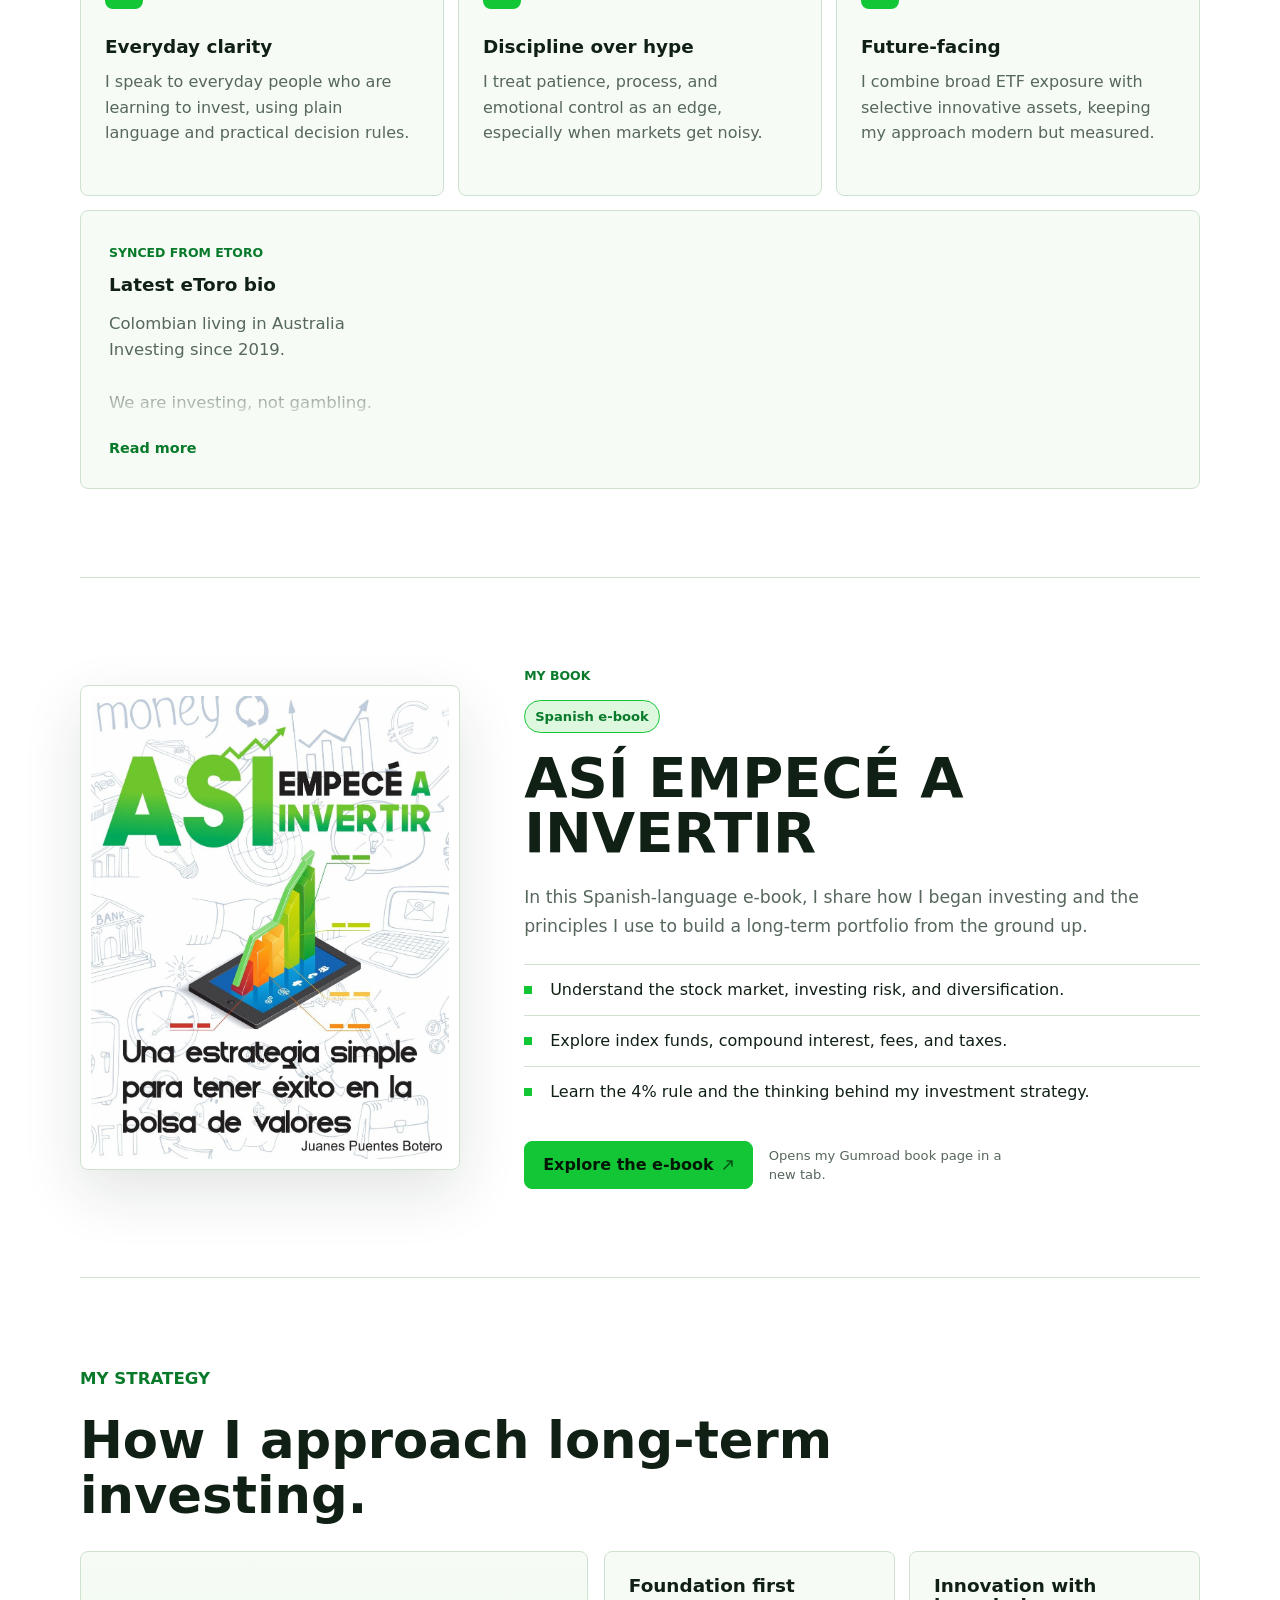
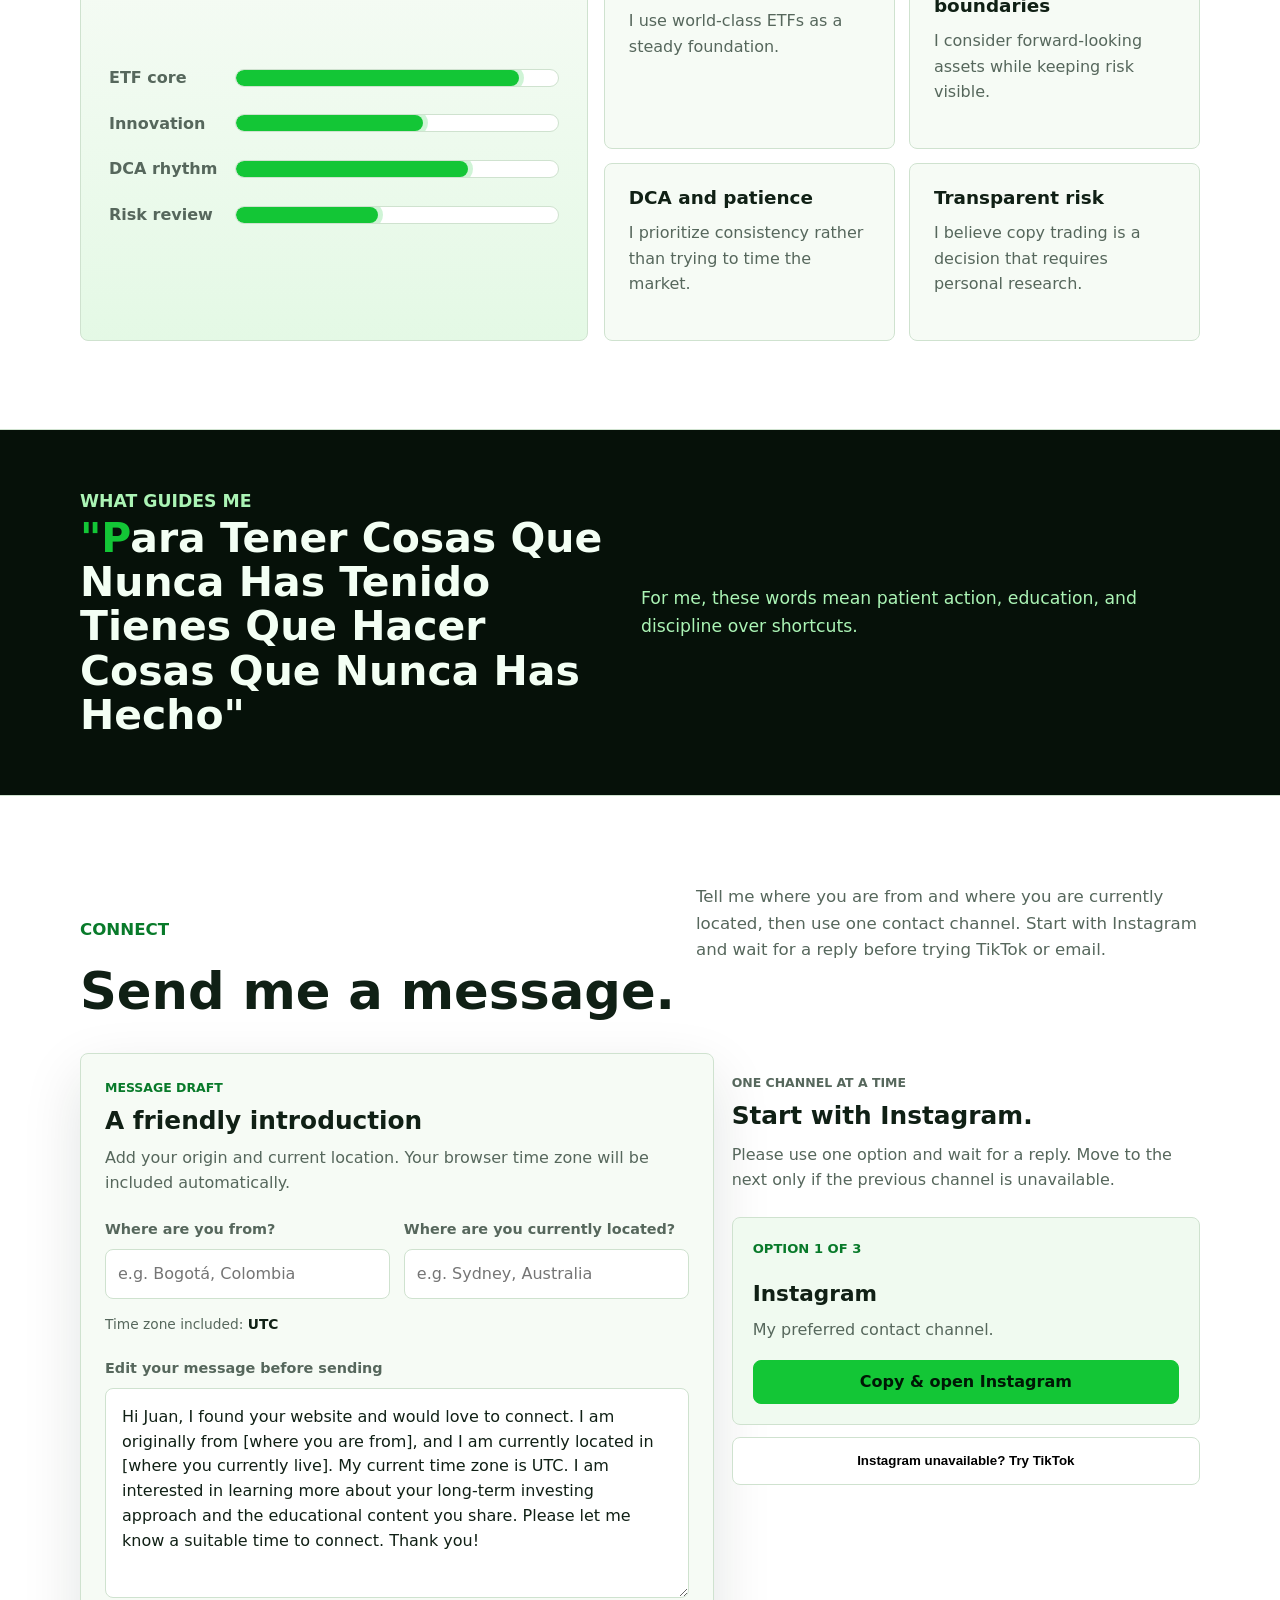
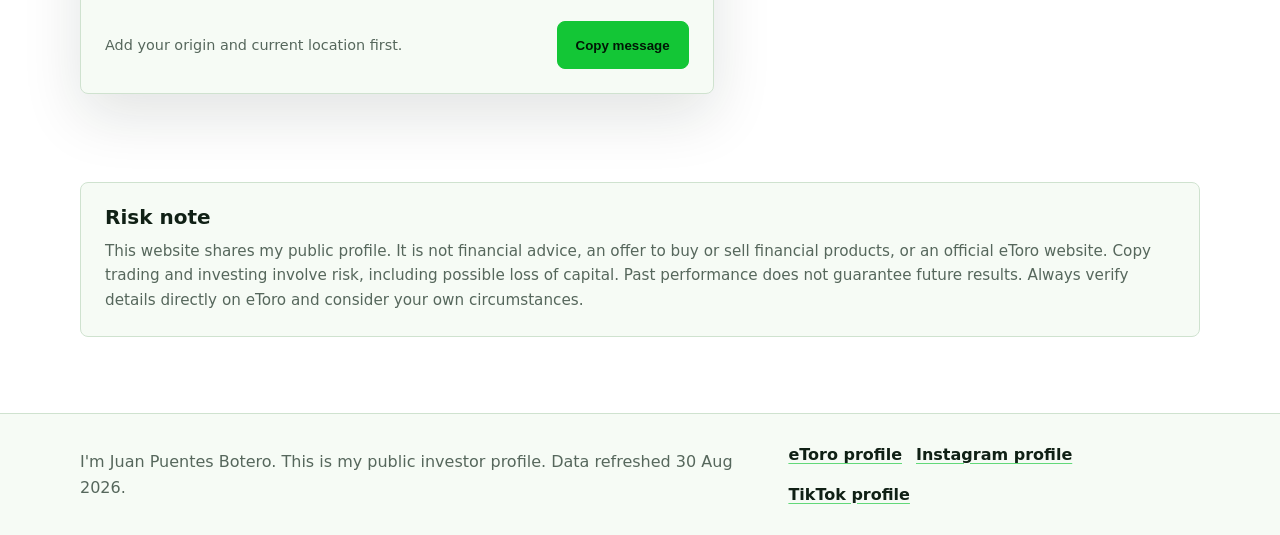
==== commit 295e14d1: "Publish dev preview" ====
--- a/dev/index.html
+++ b/dev/index.html
@@ -18,8 +18,8 @@
     <title>Juan Puentes | Long-Term Investor</title>
     <link rel="canonical" href="https://juanpuentesb.github.io/">
     <link rel="icon" href="favicon.svg" type="image/svg+xml">
-    <link rel="stylesheet" href="styles.css?v=20260726-book-feature">
-    <script defer src="script.js?v=20260726-book-feature"></script>
+    <link rel="stylesheet" href="styles.css?v=20260831-compliance">
+    <script defer src="script.js?v=20260831-compliance"></script>
     <script type="application/ld+json">
       {
         "@context": "https://schema.org",
@@ -128,6 +128,23 @@
                 rel="sponsored noopener noreferrer"
                 data-i18n="profileStartInvesting"
               >Invest with me</a>
+              <div class="profile-risk-note" role="note">
+                <p class="profile-risk-copy" data-i18n="profileRiskDisclaimer">
+                  Copy Trading does not amount to investment advice. The value of your investments may
+                  go up or down. Your capital is at risk.
+                </p>
+                <p class="profile-risk-original" lang="en">
+                  Copy Trading does not amount to investment advice. The value of your investments may
+                  go up or down. Your capital is at risk.
+                </p>
+                <a
+                  class="profile-risk-link"
+                  href="https://www.etoro.com/learn-more"
+                  target="_blank"
+                  rel="noopener noreferrer"
+                  data-i18n="profileRiskLearnMore"
+                >Learn more about risk on eToro</a>
+              </div>
             </div>
             <dl class="quick-stats">
               <div>
--- a/dev/styles.css
+++ b/dev/styles.css
@@ -484,6 +484,42 @@
   color: #001705;
 }
 
+.profile-risk-note {
+  margin-top: 12px;
+  border: 1px solid var(--line);
+  border-left: 4px solid var(--green-deep);
+  border-radius: var(--radius);
+  background: var(--surface);
+  padding: 12px 14px;
+}
+
+.profile-risk-copy,
+.profile-risk-original {
+  margin: 0;
+  color: var(--ink);
+  font-size: 0.82rem;
+  font-weight: 700;
+  line-height: 1.5;
+}
+
+.profile-risk-original {
+  margin-top: 9px;
+  border-top: 1px solid var(--line);
+  padding-top: 9px;
+}
+
+html[lang="en"] .profile-risk-original {
+  display: none;
+}
+
+.profile-risk-link {
+  display: inline-block;
+  margin-top: 9px;
+  color: var(--green-deep);
+  font-size: 0.82rem;
+  font-weight: 900;
+}
+
 .quick-stats {
   display: grid;
   grid-template-columns: repeat(3, 1fr);
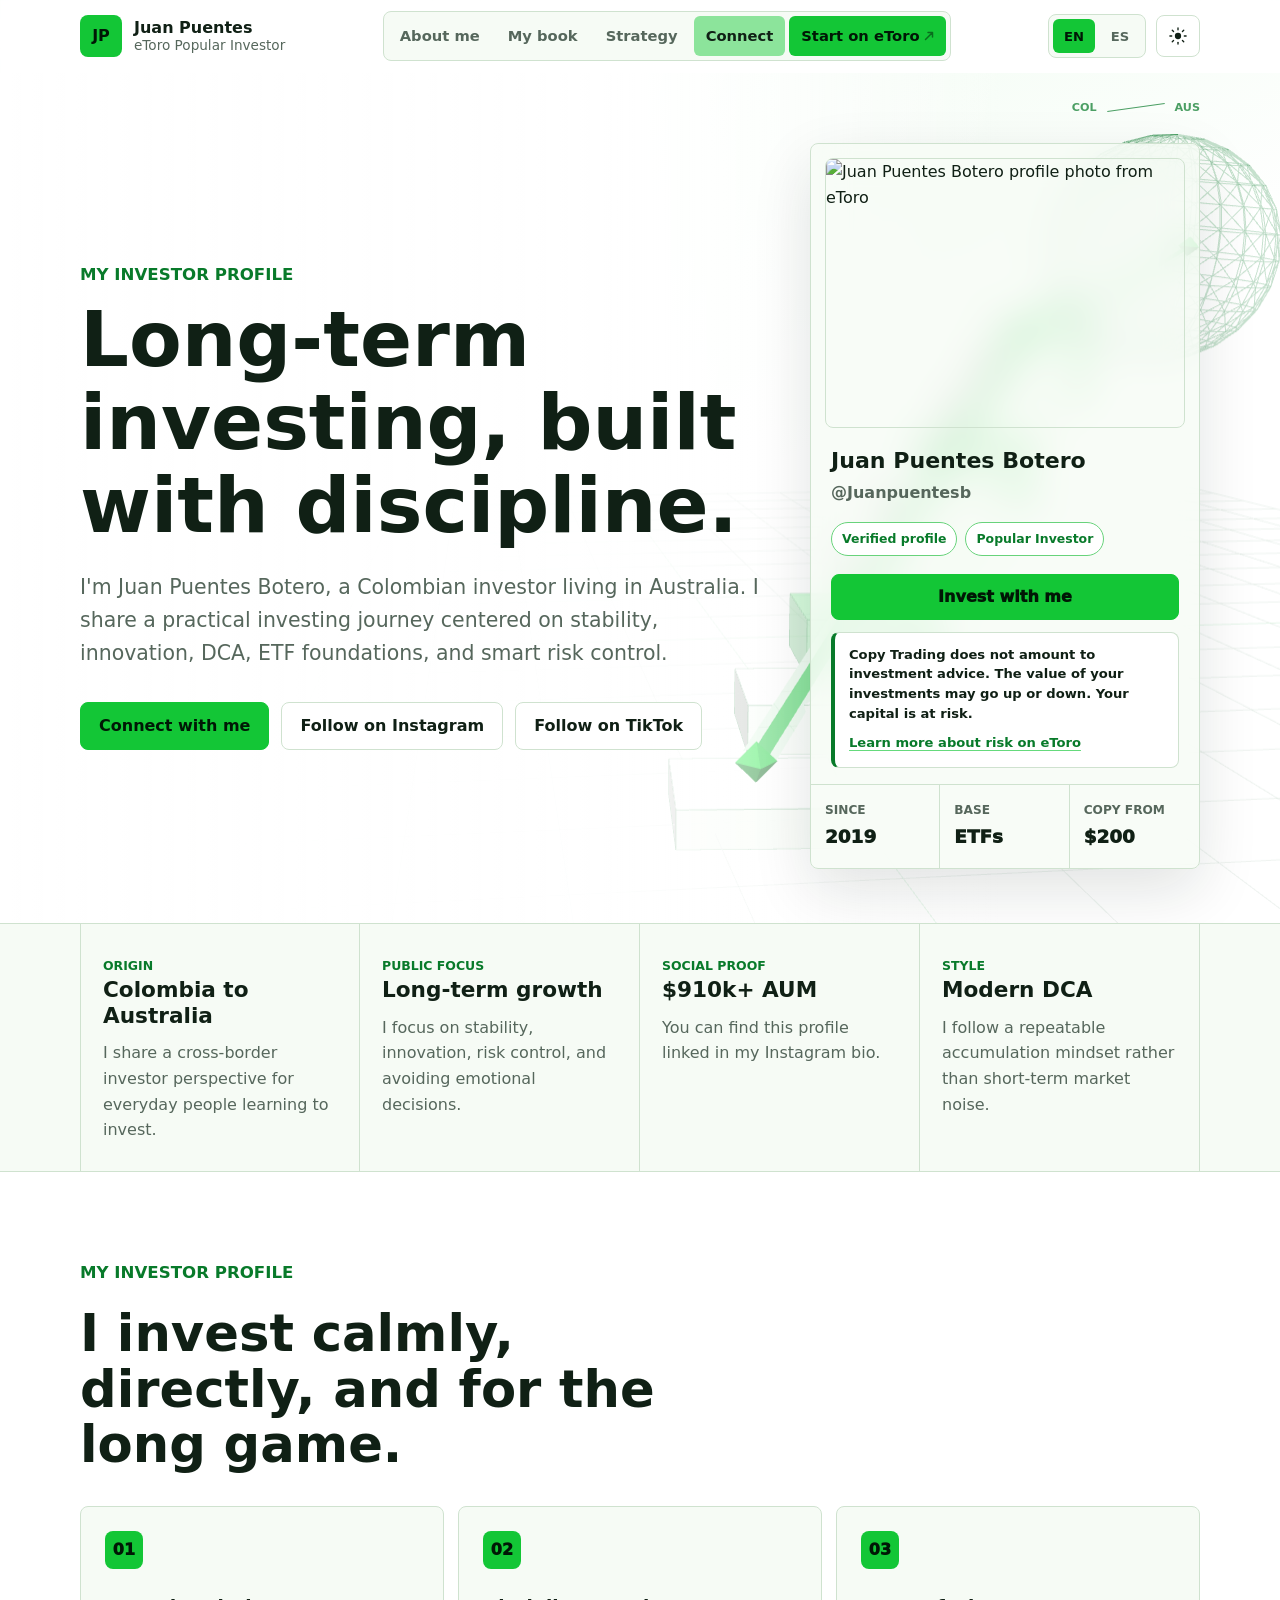
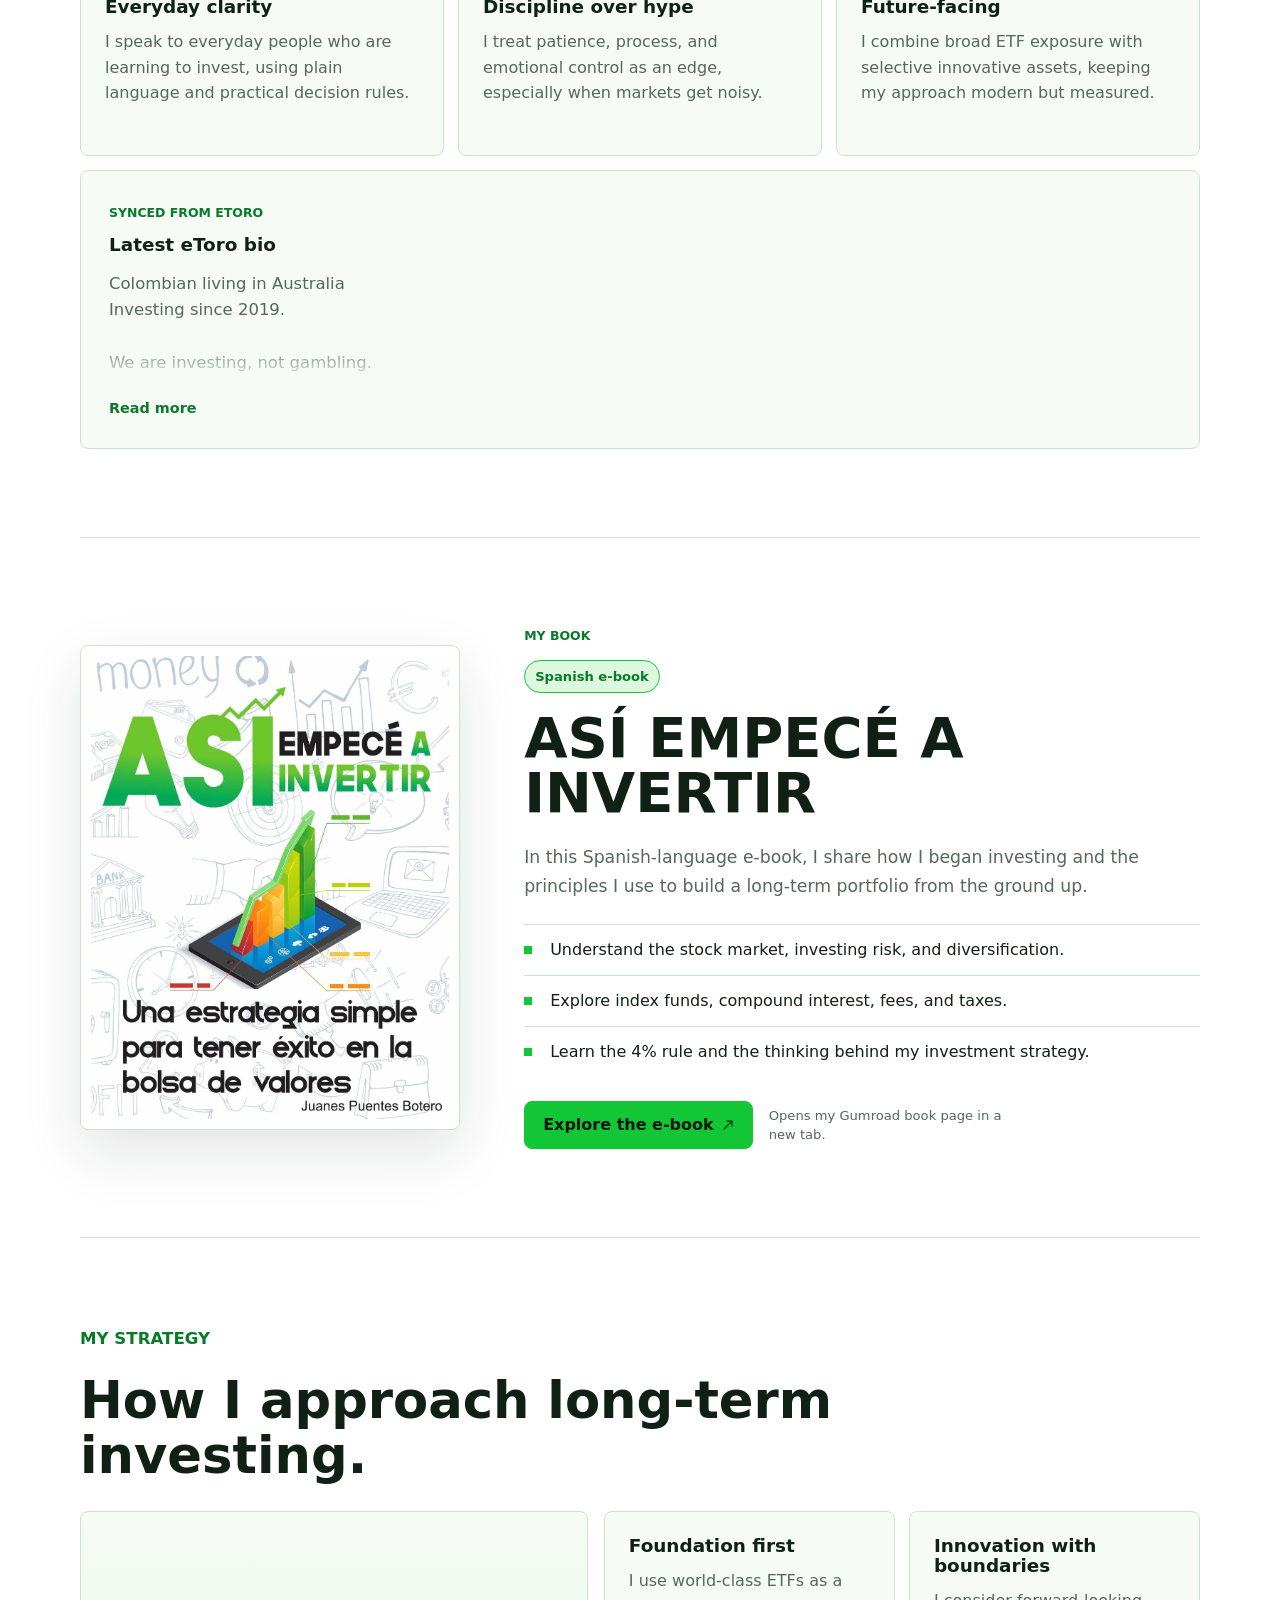
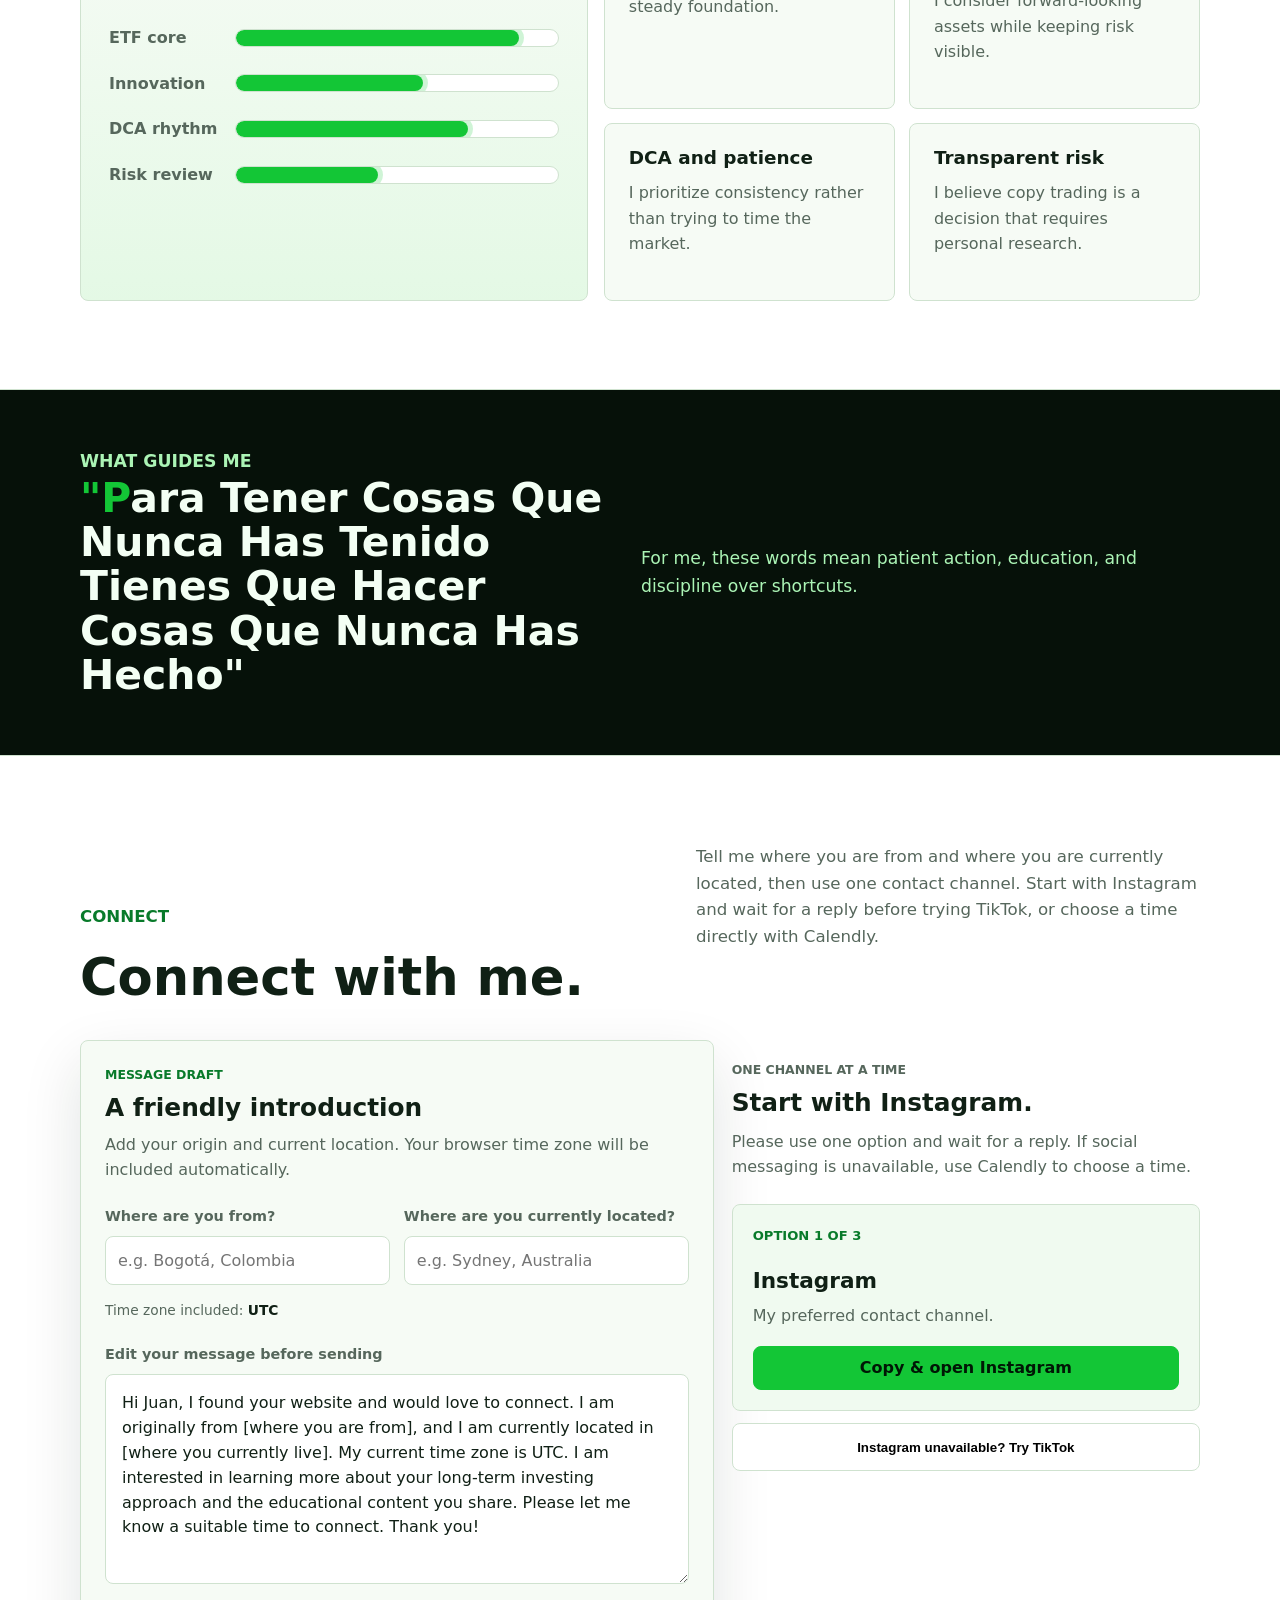
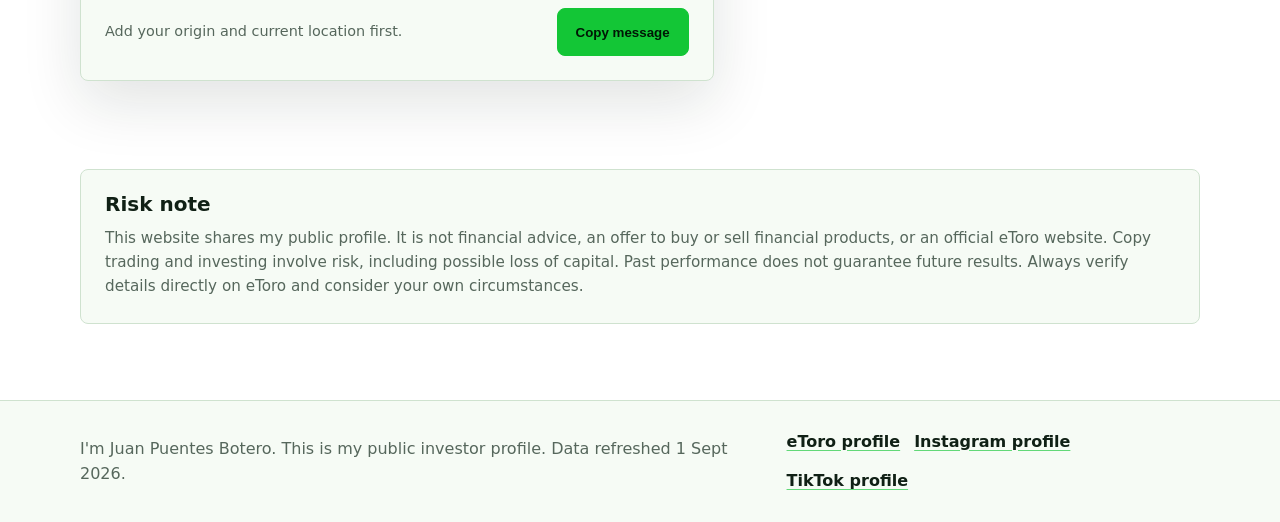
==== commit 9751d246: "Publish dev preview" ====
--- a/dev/index.html
+++ b/dev/index.html
@@ -18,8 +18,9 @@
     <title>Juan Puentes | Long-Term Investor</title>
     <link rel="canonical" href="https://juanpuentesb.github.io/">
     <link rel="icon" href="favicon.svg" type="image/svg+xml">
-    <link rel="stylesheet" href="styles.css?v=20260831-compliance">
-    <script defer src="script.js?v=20260831-compliance"></script>
+    <link rel="stylesheet" href="styles.css?v=20260902-growth-path">
+    <script defer src="script.js?v=20260902-growth-path"></script>
+    <script type="module" src="hero-scene.js?v=20260902-growth-path"></script>
     <script type="application/ld+json">
       {
         "@context": "https://schema.org",
@@ -80,6 +81,14 @@
 
     <main id="main">
       <section class="hero" id="top" aria-labelledby="hero-title">
+        <div class="hero-scene" data-hero-scene aria-hidden="true">
+          <canvas class="hero-scene-canvas"></canvas>
+          <div class="hero-route-detail">
+            <span>COL</span>
+            <span class="hero-route-line"></span>
+            <span>AUS</span>
+          </div>
+        </div>
         <div class="hero-inner">
           <div class="hero-copy">
             <p class="eyebrow" data-i18n="heroEyebrow">My investor profile</p>
@@ -90,9 +99,14 @@
               risk control.
             </p>
 
-            <nav class="hero-actions" aria-label="Profile links">
-              <a class="button button-primary" href="https://www.etoro.com/people/juanpuentesb" target="_blank" rel="noopener noreferrer">
-                <span data-i18n="viewEtoro">View eToro profile</span>
+            <nav class="hero-actions" aria-label="Profile and contact links">
+              <a
+                class="button button-primary"
+                href="https://calendly.com/j-puentesb?utm_source=juanpuentesb.com&amp;utm_medium=website&amp;utm_campaign=connect&amp;utm_content=hero"
+                target="_blank"
+                rel="noopener noreferrer"
+              >
+                <span data-i18n="connectWithMe">Connect with me</span>
               </a>
               <a class="button button-secondary" href="https://www.instagram.com/juanpuentesb/" target="_blank" rel="noopener noreferrer">
                 <span data-i18n="followInstagram">Follow on Instagram</span>
@@ -339,10 +353,11 @@
       <section class="section" id="connect" aria-labelledby="connect-title">
         <div class="section-header">
           <p class="eyebrow" data-i18n="connectEyebrow">Connect</p>
-          <h2 id="connect-title" data-i18n="connectTitle">Send me a message.</h2>
+          <h2 id="connect-title" data-i18n="connectTitle">Connect with me.</h2>
           <p data-i18n="connectIntro">
             Tell me where you are from and where you are currently located, then use one contact
-            channel. Start with Instagram and wait for a reply before trying TikTok or email.
+            channel. Start with Instagram and wait for a reply before trying TikTok, or choose a
+            time directly with Calendly.
           </p>
         </div>
 
@@ -401,17 +416,14 @@
             <p class="eyebrow" data-i18n="contactChannelsEyebrow">One channel at a time</p>
             <h3 data-i18n="contactChannelsTitle">Start with Instagram.</h3>
             <p data-i18n="contactChannelsText">
-              Please use one option and wait for a reply. Move to the next only if the previous
-              channel is unavailable.
+              Please use one option and wait for a reply. If social messaging is unavailable, use
+              Calendly to choose a time.
             </p>
             <article class="contact-route-card" aria-live="polite">
               <span class="contact-route-step" data-contact-route-step>Option 1 of 3</span>
               <div class="contact-route-copy">
                 <strong data-contact-route-name>Instagram</strong>
                 <p data-contact-route-description>My preferred contact channel.</p>
-                <a class="contact-email-address" href="mailto:j.puentesb@hotmail.com" data-contact-email-address hidden>
-                  j.puentesb@hotmail.com
-                </a>
               </div>
               <a
                 class="button button-primary contact-route-action"
--- a/dev/styles.css
+++ b/dev/styles.css
@@ -297,20 +297,84 @@
 }
 
 .hero {
+  position: relative;
+  isolation: isolate;
+  overflow: hidden;
+  min-height: 720px;
   border-bottom: 1px solid var(--line);
   background:
-    linear-gradient(135deg, color-mix(in srgb, var(--green-soft) 70%, transparent), transparent 44%),
+    linear-gradient(100deg, var(--surface) 0%, color-mix(in srgb, var(--surface) 94%, transparent) 38%, transparent 72%),
+    linear-gradient(155deg, color-mix(in srgb, var(--green-soft) 62%, transparent), transparent 52%),
     var(--surface);
 }
 
+.hero::after {
+  position: absolute;
+  inset: 0;
+  z-index: 0;
+  pointer-events: none;
+  content: "";
+  background: linear-gradient(
+    90deg,
+    color-mix(in srgb, var(--surface) 99%, transparent) 0%,
+    color-mix(in srgb, var(--surface) 88%, transparent) 48%,
+    transparent 78%
+  );
+}
+
+.hero-scene {
+  position: absolute;
+  inset: 0;
+  z-index: 0;
+  overflow: hidden;
+  pointer-events: none;
+}
+
+.hero-scene-canvas {
+  width: 100%;
+  height: 100%;
+  display: block;
+  opacity: 0.94;
+}
+
+.hero-route-detail {
+  position: absolute;
+  right: max(24px, calc((100% - 1120px) / 2));
+  top: 26px;
+  display: flex;
+  align-items: center;
+  gap: 10px;
+  color: var(--green-deep);
+  font-size: 0.7rem;
+  font-weight: 900;
+  letter-spacing: 0;
+  opacity: 0.72;
+}
+
+.hero-route-line {
+  width: 58px;
+  height: 1px;
+  background: var(--green-deep);
+  transform: rotate(-8deg);
+  transform-origin: center;
+}
+
 .hero-inner {
+  position: relative;
+  z-index: 1;
   width: var(--container);
+  min-height: 720px;
   margin: 0 auto;
   display: grid;
   grid-template-columns: minmax(0, 1fr) minmax(280px, 390px);
   gap: 44px;
   align-items: center;
   padding: 70px 0 54px;
+}
+
+.hero-copy {
+  position: relative;
+  z-index: 2;
 }
 
 .eyebrow,
@@ -410,7 +474,8 @@
   overflow: hidden;
   border: 1px solid var(--line);
   border-radius: var(--radius);
-  background: color-mix(in srgb, var(--surface-raised) 88%, var(--green-soft));
+  background: color-mix(in srgb, var(--surface-raised) 78%, transparent);
+  backdrop-filter: blur(18px) saturate(1.08);
   box-shadow: var(--shadow);
 }
 
@@ -420,9 +485,11 @@
 
 .profile-portrait {
   width: 100%;
-  aspect-ratio: 1;
+  height: 270px;
+  aspect-ratio: 4 / 3;
   border-radius: var(--radius);
   object-fit: cover;
+  object-position: center 26%;
   border: 1px solid var(--line);
 }
 
@@ -1472,17 +1539,6 @@
   line-height: 1.5;
 }
 
-.contact-email-address {
-  display: inline-block;
-  margin-top: 10px;
-  color: var(--green-deep);
-  font-weight: 800;
-  overflow-wrap: anywhere;
-  text-decoration-thickness: 2px;
-  text-underline-offset: 4px;
-}
-
-.contact-email-address[hidden],
 .contact-route-navigation [hidden] {
   display: none;
 }
@@ -1593,7 +1649,26 @@
   }
 
   .hero-inner {
+    min-height: auto;
     padding-top: 40px;
+  }
+
+  .hero {
+    min-height: auto;
+  }
+
+  .hero::after {
+    background: linear-gradient(
+      180deg,
+      color-mix(in srgb, var(--surface) 98%, transparent) 0%,
+      color-mix(in srgb, var(--surface) 82%, transparent) 46%,
+      transparent 76%
+    );
+  }
+
+  .profile-panel {
+    width: min(100%, 430px);
+    justify-self: end;
   }
 
   .booking-hero-inner {
@@ -1699,6 +1774,22 @@
     width: 100%;
   }
 
+  .hero-route-detail {
+    display: none;
+  }
+
+  .hero-scene-canvas {
+    opacity: 0.5;
+  }
+
+  .profile-panel {
+    width: 100%;
+  }
+
+  .profile-portrait {
+    height: min(68vw, 270px);
+  }
+
   .snapshot-grid,
   .persona-layout,
   .strategy-list,
